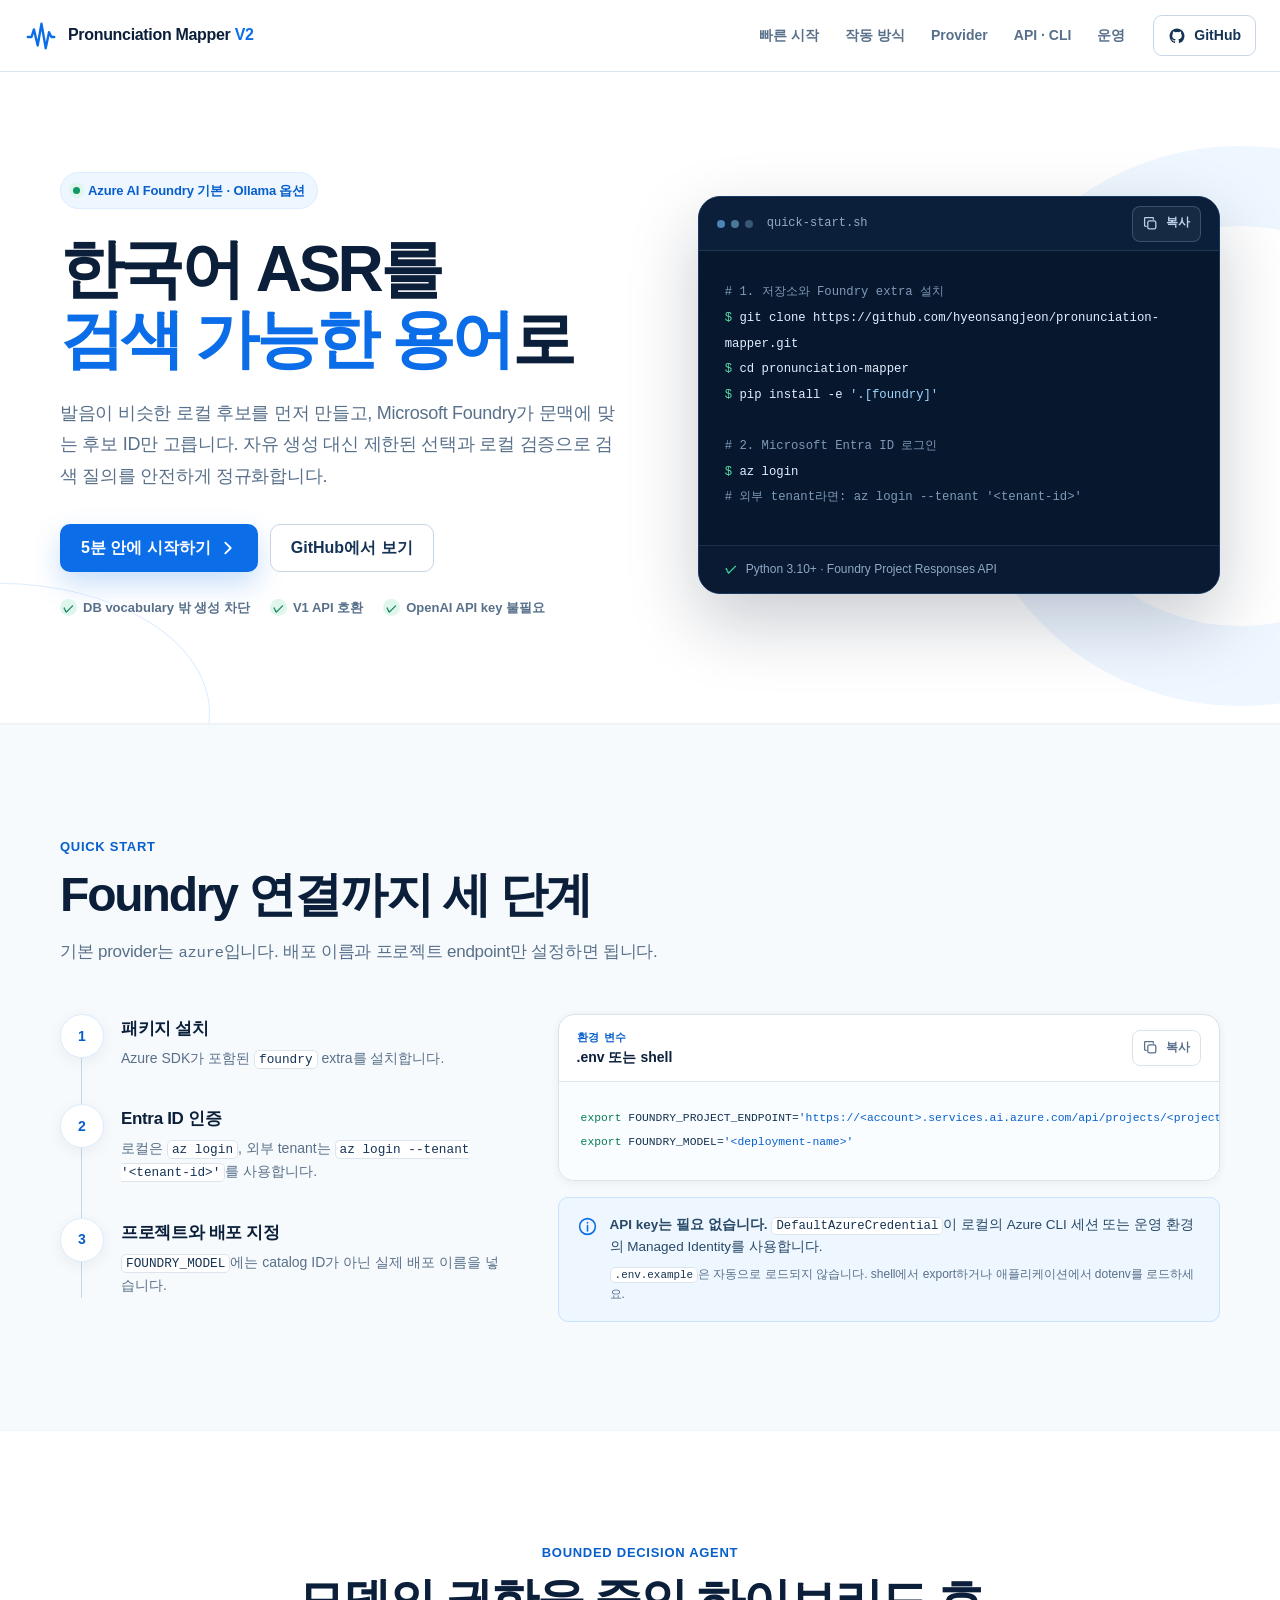
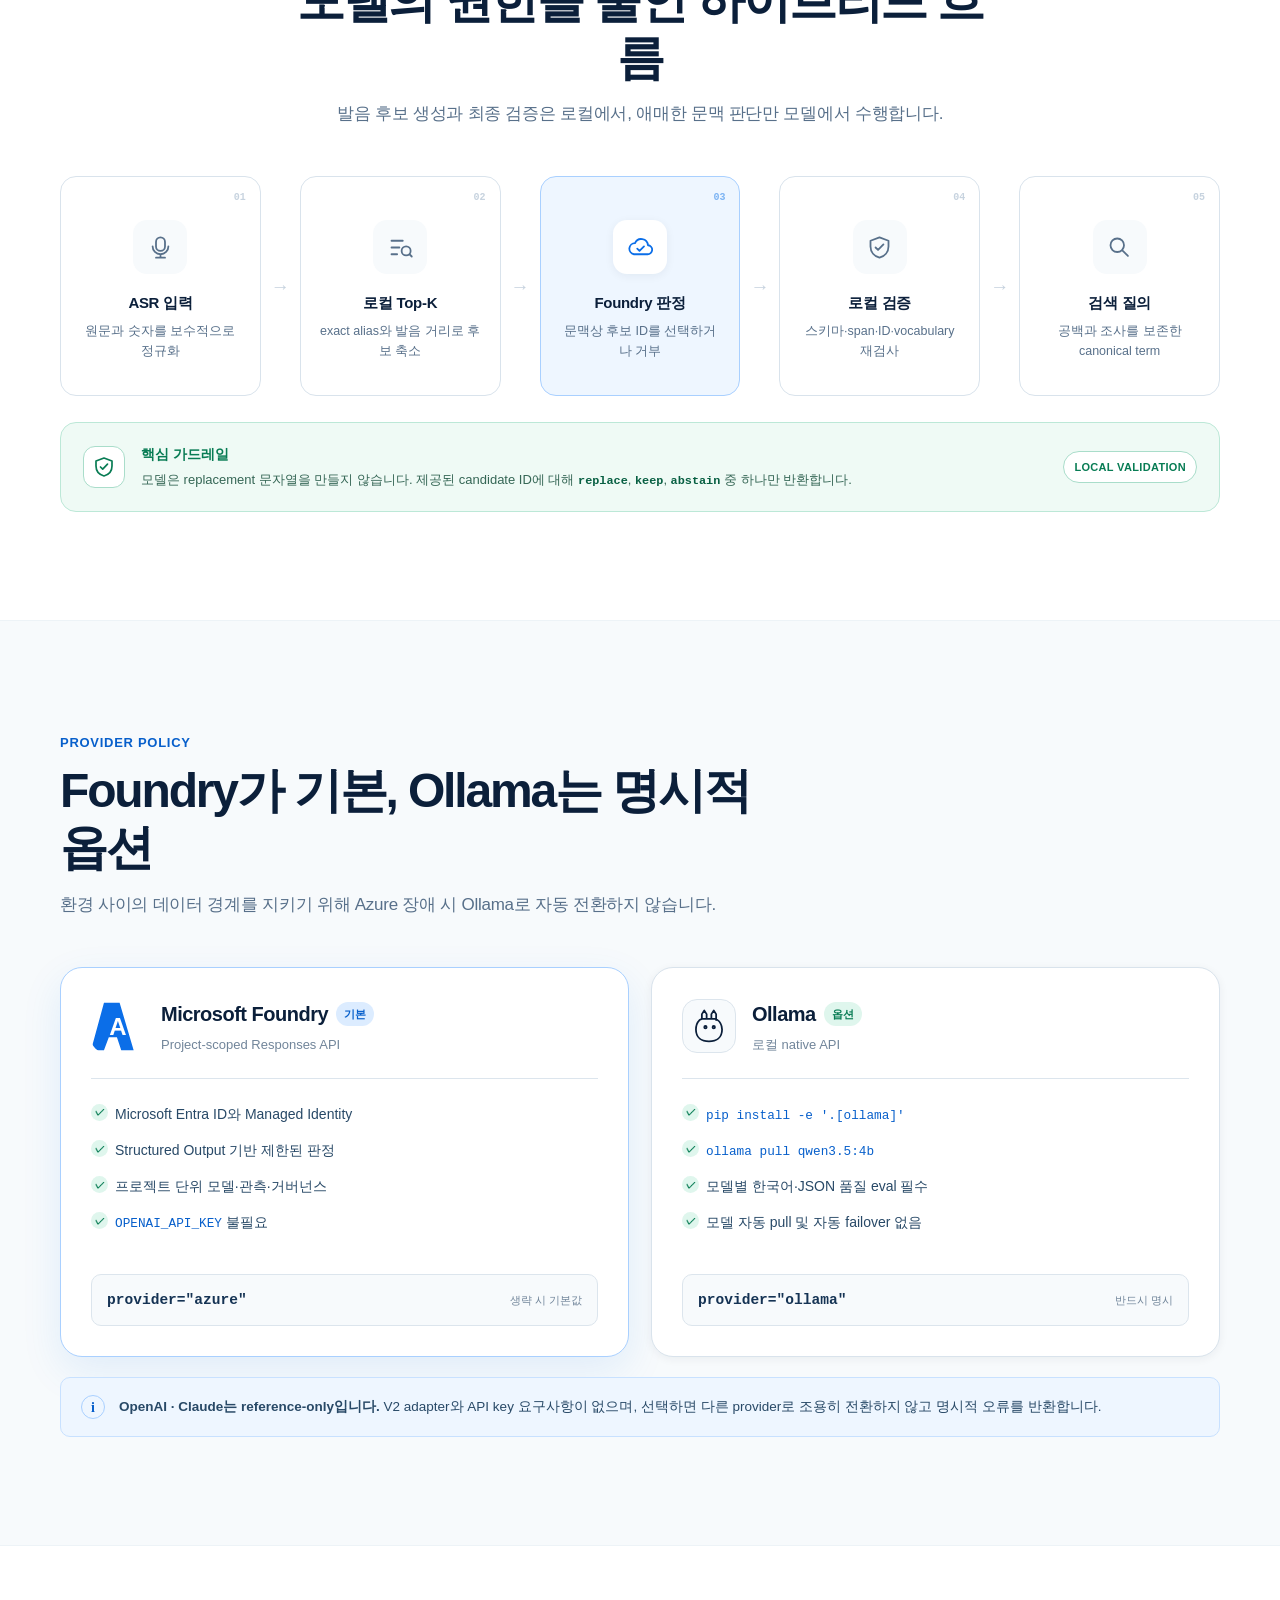
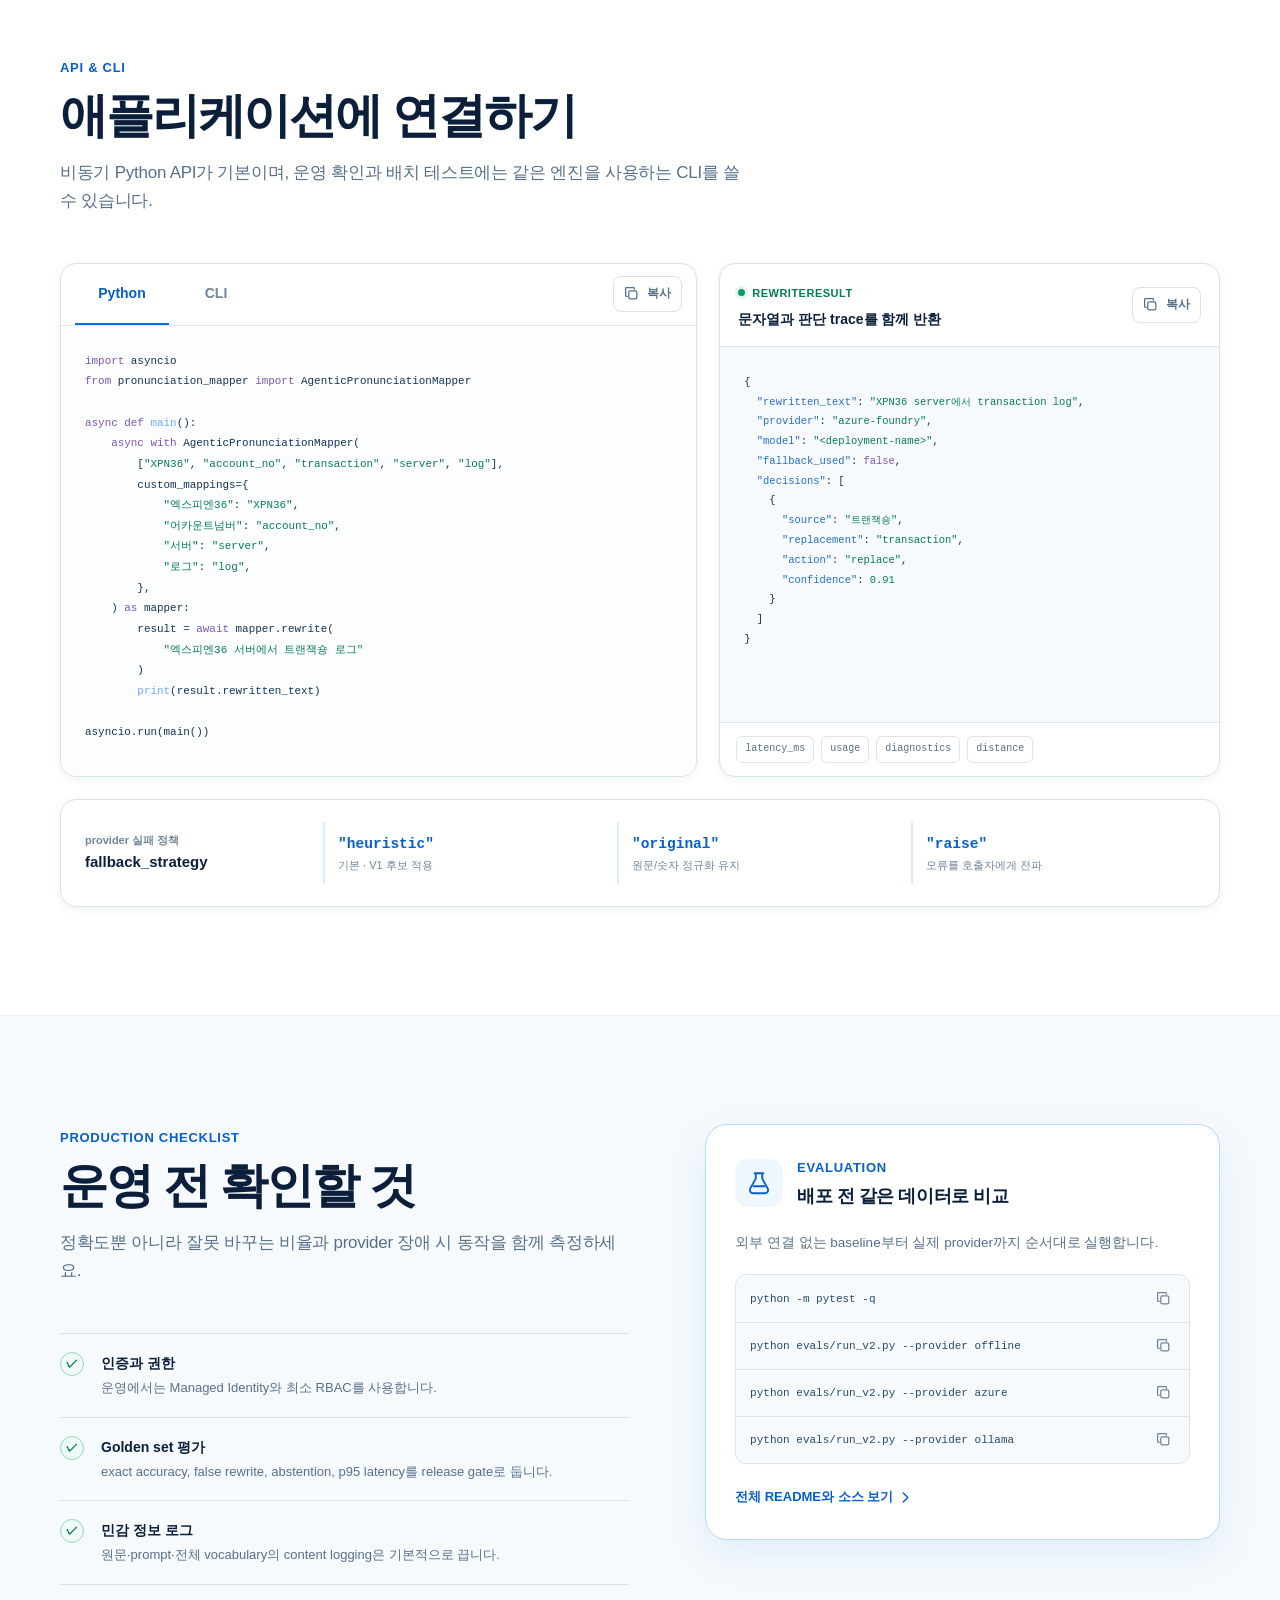
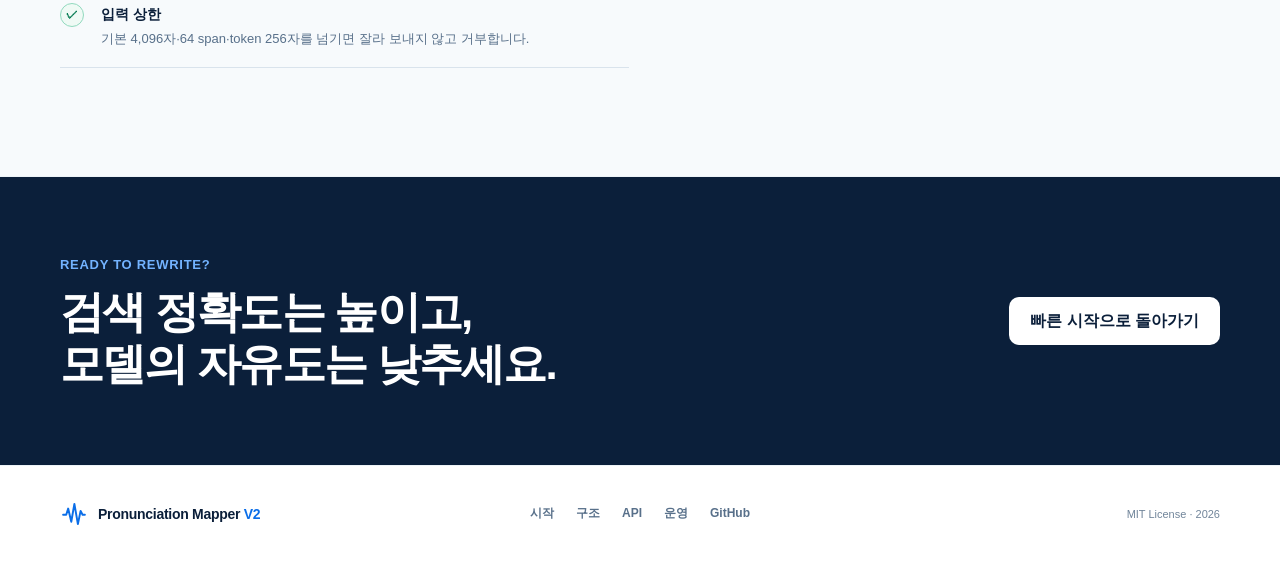
==== docs/index.html @ 93665c9c "feat: add Foundry-first pronunciation mapper V2" ====
<!doctype html>
<html lang="ko">
<head>
  <meta charset="utf-8">
  <meta name="viewport" content="width=device-width, initial-scale=1">
  <meta name="theme-color" content="#ffffff">
  <meta name="description" content="Microsoft Foundry를 기본으로 사용하는 Pronunciation Mapper V2의 한국어 빠른 시작 및 운영 가이드">
  <meta property="og:title" content="Pronunciation Mapper V2 사용 가이드">
  <meta property="og:description" content="한국어 ASR 결과를 검색 가능한 DB 용어로 안전하게 정규화하세요.">
  <meta property="og:type" content="website">
  <title>Pronunciation Mapper V2 — 사용 가이드</title>
  <link rel="stylesheet" href="./styles.css?v=2">
  <script>document.documentElement.classList.add('js');</script>
  <script src="./script.js?v=2" defer></script>
</head>
<body>
  <a class="skip-link" href="#main-content">본문으로 건너뛰기</a>

  <header class="site-header" data-header>
    <div class="header-inner">
      <a class="brand" href="#top" aria-label="Pronunciation Mapper V2 홈">
        <svg class="brand-mark" viewBox="0 0 36 36" aria-hidden="true">
          <path d="M4 19h4l2.5-8 4 17 4-23 4.5 26 3.5-17 2.5 5h3" />
        </svg>
        <span>Pronunciation Mapper <strong>V2</strong></span>
      </a>

      <button class="menu-toggle" type="button" aria-expanded="false" aria-controls="site-nav" aria-label="메뉴 열기">
        <span></span><span></span><span></span>
      </button>

      <nav class="site-nav" id="site-nav" aria-label="주요 메뉴">
        <a href="#quickstart">빠른 시작</a>
        <a href="#workflow">작동 방식</a>
        <a href="#providers">Provider</a>
        <a href="#usage">API · CLI</a>
        <a href="#operations">운영</a>
        <a class="nav-github-mobile" href="https://github.com/hyeonsangjeon/pronunciation-mapper" target="_blank" rel="noreferrer">GitHub</a>
      </nav>

      <a class="header-github" href="https://github.com/hyeonsangjeon/pronunciation-mapper" target="_blank" rel="noreferrer">
        <svg viewBox="0 0 24 24" aria-hidden="true">
          <path d="M12 2a10 10 0 0 0-3.16 19.49c.5.09.68-.22.68-.48v-1.88c-2.78.6-3.37-1.18-3.37-1.18-.45-1.16-1.11-1.47-1.11-1.47-.91-.62.07-.61.07-.61 1 .07 1.53 1.03 1.53 1.03.9 1.53 2.35 1.09 2.92.83.09-.65.35-1.09.64-1.34-2.22-.25-4.55-1.11-4.55-4.94 0-1.09.39-1.98 1.03-2.68-.1-.25-.45-1.27.1-2.64 0 0 .84-.27 2.75 1.02A9.56 9.56 0 0 1 12 6.82a9.5 9.5 0 0 1 2.5.34c1.91-1.29 2.75-1.02 2.75-1.02.55 1.37.2 2.39.1 2.64.64.7 1.03 1.59 1.03 2.68 0 3.84-2.34 4.68-4.57 4.93.36.31.68.92.68 1.85v2.77c0 .27.18.58.69.48A10 10 0 0 0 12 2Z"/>
        </svg>
        GitHub
      </a>
    </div>
  </header>

  <main id="main-content">
    <section class="hero section-anchor" id="top">
      <div class="container hero-grid">
        <div class="hero-copy reveal">
          <div class="eyebrow">
            <span class="status-dot"></span>
            Azure AI Foundry 기본 · Ollama 옵션
          </div>
          <h1>한국어 ASR를<br><span>검색 가능한 용어</span>로</h1>
          <p class="hero-description">
            발음이 비슷한 로컬 후보를 먼저 만들고, Microsoft Foundry가 문맥에 맞는 후보 ID만 고릅니다.
            자유 생성 대신 제한된 선택과 로컬 검증으로 검색 질의를 안전하게 정규화합니다.
          </p>
          <div class="hero-actions">
            <a class="button button-primary" href="#quickstart">
              5분 안에 시작하기
              <svg viewBox="0 0 20 20" aria-hidden="true"><path d="m7 4 6 6-6 6"/></svg>
            </a>
            <a class="button button-secondary" href="https://github.com/hyeonsangjeon/pronunciation-mapper" target="_blank" rel="noreferrer">
              GitHub에서 보기
            </a>
          </div>
          <ul class="hero-facts" aria-label="핵심 특징">
            <li><span>✓</span> DB vocabulary 밖 생성 차단</li>
            <li><span>✓</span> V1 API 호환</li>
            <li><span>✓</span> OpenAI API key 불필요</li>
          </ul>
        </div>

        <div class="terminal-card reveal" aria-label="빠른 설치 명령">
          <div class="terminal-bar">
            <div class="terminal-dots" aria-hidden="true"><span></span><span></span><span></span></div>
            <span>quick-start.sh</span>
            <button class="copy-button copy-button-dark" type="button" data-copy-target="hero-install-code" aria-label="설치 명령 복사">
              <svg viewBox="0 0 20 20" aria-hidden="true"><rect x="6" y="6" width="10" height="10" rx="2"/><path d="M4 13H3a1 1 0 0 1-1-1V3a1 1 0 0 1 1-1h9a1 1 0 0 1 1 1v1"/></svg>
              <span>복사</span>
            </button>
          </div>
          <pre id="hero-install-code"><code><span class="code-comment"># 1. 저장소와 Foundry extra 설치</span>
<span class="code-prompt">$</span> git clone https://github.com/hyeonsangjeon/pronunciation-mapper.git
<span class="code-prompt">$</span> cd pronunciation-mapper
<span class="code-prompt">$</span> pip install -e <span class="code-string">'.[foundry]'</span>

<span class="code-comment"># 2. Microsoft Entra ID 로그인</span>
<span class="code-prompt">$</span> az login
<span class="code-comment"># 외부 tenant라면: az login --tenant '&lt;tenant-id&gt;'</span></code></pre>
          <div class="terminal-output">
            <span class="terminal-check">✓</span>
            <span>Python 3.10+ · Foundry Project Responses API</span>
          </div>
        </div>
      </div>
    </section>

    <section class="section section-soft section-anchor" id="quickstart">
      <div class="container">
        <div class="section-heading reveal">
          <span class="section-kicker">Quick start</span>
          <h2>Foundry 연결까지 세 단계</h2>
          <p>기본 provider는 <code>azure</code>입니다. 배포 이름과 프로젝트 endpoint만 설정하면 됩니다.</p>
        </div>

        <div class="quickstart-layout">
          <ol class="step-list reveal">
            <li>
              <span class="step-number">1</span>
              <div>
                <h3>패키지 설치</h3>
                <p>Azure SDK가 포함된 <code>foundry</code> extra를 설치합니다.</p>
              </div>
            </li>
            <li>
              <span class="step-number">2</span>
              <div>
                <h3>Entra ID 인증</h3>
                <p>로컬은 <code>az login</code>, 외부 tenant는 <code>az login --tenant '&lt;tenant-id&gt;'</code>를 사용합니다.</p>
              </div>
            </li>
            <li>
              <span class="step-number">3</span>
              <div>
                <h3>프로젝트와 배포 지정</h3>
                <p><code>FOUNDRY_MODEL</code>에는 catalog ID가 아닌 실제 배포 이름을 넣습니다.</p>
              </div>
            </li>
          </ol>

          <div class="setup-stack reveal">
            <article class="code-card">
              <div class="code-card-header">
                <div>
                  <span class="code-card-label">환경 변수</span>
                  <strong>.env 또는 shell</strong>
                </div>
                <button class="copy-button" type="button" data-copy-target="env-code" aria-label="환경 변수 복사">
                  <svg viewBox="0 0 20 20" aria-hidden="true"><rect x="6" y="6" width="10" height="10" rx="2"/><path d="M4 13H3a1 1 0 0 1-1-1V3a1 1 0 0 1 1-1h9a1 1 0 0 1 1 1v1"/></svg>
                  <span>복사</span>
                </button>
              </div>
              <pre id="env-code"><code><span class="code-keyword">export</span> FOUNDRY_PROJECT_ENDPOINT=<span class="code-string">'https://&lt;account&gt;.services.ai.azure.com/api/projects/&lt;project&gt;'</span>
<span class="code-keyword">export</span> FOUNDRY_MODEL=<span class="code-string">'&lt;deployment-name&gt;'</span></code></pre>
            </article>
            <div class="info-callout">
              <svg viewBox="0 0 24 24" aria-hidden="true"><circle cx="12" cy="12" r="9"/><path d="M12 11v6M12 7.5v.5"/></svg>
              <div>
                <p><strong>API key는 필요 없습니다.</strong> <code>DefaultAzureCredential</code>이 로컬의 Azure CLI 세션 또는 운영 환경의 Managed Identity를 사용합니다.</p>
                <p class="info-callout-secondary"><code>.env.example</code>은 자동으로 로드되지 않습니다. shell에서 export하거나 애플리케이션에서 dotenv를 로드하세요.</p>
              </div>
            </div>
          </div>
        </div>
      </div>
    </section>

    <section class="section section-anchor" id="workflow">
      <div class="container">
        <div class="section-heading section-heading-centered reveal">
          <span class="section-kicker">Bounded decision agent</span>
          <h2>모델의 권한을 줄인 하이브리드 흐름</h2>
          <p>발음 후보 생성과 최종 검증은 로컬에서, 애매한 문맥 판단만 모델에서 수행합니다.</p>
        </div>

        <div class="workflow reveal" aria-label="처리 흐름">
          <article class="workflow-step">
            <span class="workflow-index">01</span>
            <span class="workflow-icon">
              <svg viewBox="0 0 24 24" aria-hidden="true"><rect x="8" y="3" width="8" height="12" rx="4"/><path d="M5 11a7 7 0 0 0 14 0M12 18v3M8 21h8"/></svg>
            </span>
            <h3>ASR 입력</h3>
            <p>원문과 숫자를 보수적으로 정규화</p>
          </article>
          <span class="workflow-arrow" aria-hidden="true">→</span>
          <article class="workflow-step">
            <span class="workflow-index">02</span>
            <span class="workflow-icon">
              <svg viewBox="0 0 24 24" aria-hidden="true"><path d="M4 6h10M4 12h7M4 18h5"/><circle cx="17" cy="15" r="4"/><path d="m20 18 2 2"/></svg>
            </span>
            <h3>로컬 Top-K</h3>
            <p>exact alias와 발음 거리로 후보 축소</p>
          </article>
          <span class="workflow-arrow" aria-hidden="true">→</span>
          <article class="workflow-step workflow-step-accent">
            <span class="workflow-index">03</span>
            <span class="workflow-icon">
              <svg viewBox="0 0 24 24" aria-hidden="true"><path d="M7 18a5 5 0 0 1 1-9.9A6 6 0 0 1 19.5 10 4 4 0 0 1 19 18H7Z"/><path d="m10 13 2 2 4-4"/></svg>
            </span>
            <h3>Foundry 판정</h3>
            <p>문맥상 후보 ID를 선택하거나 거부</p>
          </article>
          <span class="workflow-arrow" aria-hidden="true">→</span>
          <article class="workflow-step">
            <span class="workflow-index">04</span>
            <span class="workflow-icon">
              <svg viewBox="0 0 24 24" aria-hidden="true"><path d="M12 3 4 6v5c0 5 3.4 8.7 8 10 4.6-1.3 8-5 8-10V6l-8-3Z"/><path d="m8.5 12 2.2 2.2 4.8-5"/></svg>
            </span>
            <h3>로컬 검증</h3>
            <p>스키마·span·ID·vocabulary 재검사</p>
          </article>
          <span class="workflow-arrow" aria-hidden="true">→</span>
          <article class="workflow-step">
            <span class="workflow-index">05</span>
            <span class="workflow-icon">
              <svg viewBox="0 0 24 24" aria-hidden="true"><circle cx="10" cy="10" r="6"/><path d="m14.5 14.5 5 5"/></svg>
            </span>
            <h3>검색 질의</h3>
            <p>공백과 조사를 보존한 canonical term</p>
          </article>
        </div>

        <div class="guardrail reveal">
          <div class="guardrail-icon">
            <svg viewBox="0 0 24 24" aria-hidden="true"><path d="M12 3 4 6v5c0 5 3.4 8.7 8 10 4.6-1.3 8-5 8-10V6l-8-3Z"/><path d="m8.5 12 2.2 2.2 4.8-5"/></svg>
          </div>
          <div>
            <strong>핵심 가드레일</strong>
            <p>모델은 replacement 문자열을 만들지 않습니다. 제공된 candidate ID에 대해 <code>replace</code>, <code>keep</code>, <code>abstain</code> 중 하나만 반환합니다.</p>
          </div>
          <span class="guardrail-badge">Local validation</span>
        </div>
      </div>
    </section>

    <section class="section section-soft section-anchor" id="providers">
      <div class="container">
        <div class="section-heading reveal">
          <span class="section-kicker">Provider policy</span>
          <h2>Foundry가 기본, Ollama는 명시적 옵션</h2>
          <p>환경 사이의 데이터 경계를 지키기 위해 Azure 장애 시 Ollama로 자동 전환하지 않습니다.</p>
        </div>

        <div class="provider-grid">
          <article class="provider-card provider-primary reveal">
            <div class="provider-top">
              <div class="provider-logo azure-logo" aria-hidden="true">A</div>
              <div>
                <div class="provider-title-row">
                  <h3>Microsoft Foundry</h3>
                  <span class="badge badge-blue">기본</span>
                </div>
                <p>Project-scoped Responses API</p>
              </div>
            </div>
            <ul class="check-list">
              <li>Microsoft Entra ID와 Managed Identity</li>
              <li>Structured Output 기반 제한된 판정</li>
              <li>프로젝트 단위 모델·관측·거버넌스</li>
              <li><code>OPENAI_API_KEY</code> 불필요</li>
            </ul>
            <div class="provider-command">
              <code>provider="azure"</code>
              <span>생략 시 기본값</span>
            </div>
          </article>

          <article class="provider-card reveal">
            <div class="provider-top">
              <div class="provider-logo ollama-logo" aria-hidden="true">
                <svg viewBox="0 0 32 32"><path d="M10 10V6l2-3 2 3v3M18 10V6l2-3 2 3v5M8 11c-2 2-3 5-3 8 0 7 5 10 11 10s11-3 11-10c0-4-2-7-5-9H10Z"/><circle cx="13" cy="17" r="1"/><circle cx="20" cy="17" r="1"/></svg>
              </div>
              <div>
                <div class="provider-title-row">
                  <h3>Ollama</h3>
                  <span class="badge badge-mint">옵션</span>
                </div>
                <p>로컬 native API</p>
              </div>
            </div>
            <ul class="check-list">
              <li><code>pip install -e '.[ollama]'</code></li>
              <li><code>ollama pull qwen3.5:4b</code></li>
              <li>모델별 한국어·JSON 품질 eval 필수</li>
              <li>모델 자동 pull 및 자동 failover 없음</li>
            </ul>
            <div class="provider-command">
              <code>provider="ollama"</code>
              <span>반드시 명시</span>
            </div>
          </article>
        </div>

        <div class="reference-note reveal">
          <span class="reference-icon">i</span>
          <p><strong>OpenAI · Claude는 reference-only입니다.</strong> V2 adapter와 API key 요구사항이 없으며, 선택하면 다른 provider로 조용히 전환하지 않고 명시적 오류를 반환합니다.</p>
        </div>
      </div>
    </section>

    <section class="section section-anchor" id="usage">
      <div class="container">
        <div class="section-heading reveal">
          <span class="section-kicker">API & CLI</span>
          <h2>애플리케이션에 연결하기</h2>
          <p>비동기 Python API가 기본이며, 운영 확인과 배치 테스트에는 같은 엔진을 사용하는 CLI를 쓸 수 있습니다.</p>
        </div>

        <div class="usage-grid">
          <div class="code-workbench reveal">
            <div class="tab-list" role="tablist" aria-label="사용 예시">
              <button id="tab-python" role="tab" aria-selected="true" aria-controls="panel-python" tabindex="0">Python</button>
              <button id="tab-cli" role="tab" aria-selected="false" aria-controls="panel-cli" tabindex="-1">CLI</button>
              <button class="copy-button tab-copy" type="button" data-copy-active-panel aria-label="현재 코드 복사">
                <svg viewBox="0 0 20 20" aria-hidden="true"><rect x="6" y="6" width="10" height="10" rx="2"/><path d="M4 13H3a1 1 0 0 1-1-1V3a1 1 0 0 1 1-1h9a1 1 0 0 1 1 1v1"/></svg>
                <span>복사</span>
              </button>
            </div>

            <div id="panel-python" class="tab-panel" role="tabpanel" aria-labelledby="tab-python">
              <pre><code><span class="code-keyword">import</span> asyncio
<span class="code-keyword">from</span> pronunciation_mapper <span class="code-keyword">import</span> AgenticPronunciationMapper

<span class="code-keyword">async def</span> <span class="code-function">main</span>():
    <span class="code-keyword">async with</span> AgenticPronunciationMapper(
        [<span class="code-string">"XPN36"</span>, <span class="code-string">"account_no"</span>, <span class="code-string">"transaction"</span>, <span class="code-string">"server"</span>, <span class="code-string">"log"</span>],
        custom_mappings={
            <span class="code-string">"엑스피엔36"</span>: <span class="code-string">"XPN36"</span>,
            <span class="code-string">"어카운트넘버"</span>: <span class="code-string">"account_no"</span>,
            <span class="code-string">"서버"</span>: <span class="code-string">"server"</span>,
            <span class="code-string">"로그"</span>: <span class="code-string">"log"</span>,
        },
    ) <span class="code-keyword">as</span> mapper:
        result = <span class="code-keyword">await</span> mapper.rewrite(
            <span class="code-string">"엑스피엔36 서버에서 트랜잭숑 로그"</span>
        )
        <span class="code-function">print</span>(result.rewritten_text)

asyncio.run(main())</code></pre>
            </div>

            <div id="panel-cli" class="tab-panel" role="tabpanel" aria-labelledby="tab-cli" hidden>
              <pre><code>pronunciation-mapper rewrite \
  <span class="code-string">'엑스피엔36 서버에서 트랜잭숑 로그'</span> \
  --db-terms examples/db_terms.json \
  --provider azure \
  --json

<span class="code-comment"># Ollama는 provider와 model을 명시합니다.</span>
pronunciation-mapper rewrite <span class="code-string">'트랜잭숑 로그'</span> \
  --provider ollama \
  --model qwen3.5:4b</code></pre>
            </div>
          </div>

          <article class="result-card reveal">
            <div class="result-card-header">
              <div>
                <span class="result-status"><i></i> RewriteResult</span>
                <h3>문자열과 판단 trace를 함께 반환</h3>
              </div>
              <button class="copy-button" type="button" data-copy-target="result-code" aria-label="결과 JSON 복사">
                <svg viewBox="0 0 20 20" aria-hidden="true"><rect x="6" y="6" width="10" height="10" rx="2"/><path d="M4 13H3a1 1 0 0 1-1-1V3a1 1 0 0 1 1-1h9a1 1 0 0 1 1 1v1"/></svg>
                <span>복사</span>
              </button>
            </div>
            <pre id="result-code"><code>{
  <span class="code-json-key">"rewritten_text"</span>: <span class="code-string">"XPN36 server에서 transaction log"</span>,
  <span class="code-json-key">"provider"</span>: <span class="code-string">"azure-foundry"</span>,
  <span class="code-json-key">"model"</span>: <span class="code-string">"&lt;deployment-name&gt;"</span>,
  <span class="code-json-key">"fallback_used"</span>: <span class="code-keyword">false</span>,
  <span class="code-json-key">"decisions"</span>: [
    {
      <span class="code-json-key">"source"</span>: <span class="code-string">"트랜잭숑"</span>,
      <span class="code-json-key">"replacement"</span>: <span class="code-string">"transaction"</span>,
      <span class="code-json-key">"action"</span>: <span class="code-string">"replace"</span>,
      <span class="code-json-key">"confidence"</span>: <span class="code-number">0.91</span>
    }
  ]
}</code></pre>
            <div class="result-fields" aria-label="주요 결과 필드">
              <span>latency_ms</span>
              <span>usage</span>
              <span>diagnostics</span>
              <span>distance</span>
            </div>
          </article>
        </div>

        <div class="fallback-strip reveal">
          <div>
            <span class="fallback-label">provider 실패 정책</span>
            <strong>fallback_strategy</strong>
          </div>
          <div class="fallback-options">
            <span><code>"heuristic"</code><small>기본 · V1 후보 적용</small></span>
            <span><code>"original"</code><small>원문/숫자 정규화 유지</small></span>
            <span><code>"raise"</code><small>오류를 호출자에게 전파</small></span>
          </div>
        </div>
      </div>
    </section>

    <section class="section section-soft section-anchor" id="operations">
      <div class="container operations-grid">
        <div>
          <div class="section-heading reveal">
            <span class="section-kicker">Production checklist</span>
            <h2>운영 전 확인할 것</h2>
            <p>정확도뿐 아니라 잘못 바꾸는 비율과 provider 장애 시 동작을 함께 측정하세요.</p>
          </div>
          <ul class="operations-list reveal">
            <li>
              <span class="operation-check">✓</span>
              <div><strong>인증과 권한</strong><p>운영에서는 Managed Identity와 최소 RBAC를 사용합니다.</p></div>
            </li>
            <li>
              <span class="operation-check">✓</span>
              <div><strong>Golden set 평가</strong><p>exact accuracy, false rewrite, abstention, p95 latency를 release gate로 둡니다.</p></div>
            </li>
            <li>
              <span class="operation-check">✓</span>
              <div><strong>민감 정보 로그</strong><p>원문·prompt·전체 vocabulary의 content logging은 기본적으로 끕니다.</p></div>
            </li>
            <li>
              <span class="operation-check">✓</span>
              <div><strong>입력 상한</strong><p>기본 4,096자·64 span·token 256자를 넘기면 잘라 보내지 않고 거부합니다.</p></div>
            </li>
          </ul>
        </div>

        <aside class="eval-card reveal" aria-labelledby="eval-title">
          <div class="eval-card-top">
            <span class="eval-icon">
              <svg viewBox="0 0 24 24" aria-hidden="true"><path d="M8 3h8M9 3v5l-5 9a3 3 0 0 0 2.6 4.5h10.8A3 3 0 0 0 20 17l-5-9V3"/><path d="M7 15h10"/></svg>
            </span>
            <div>
              <span class="section-kicker">Evaluation</span>
              <h3 id="eval-title">배포 전 같은 데이터로 비교</h3>
            </div>
          </div>
          <p>외부 연결 없는 baseline부터 실제 provider까지 순서대로 실행합니다.</p>
          <div class="eval-commands">
            <div>
              <code id="test-command">python -m pytest -q</code>
              <button class="copy-icon-button" type="button" data-copy-target="test-command" aria-label="테스트 명령 복사">
                <svg viewBox="0 0 20 20" aria-hidden="true"><rect x="6" y="6" width="10" height="10" rx="2"/><path d="M4 13H3a1 1 0 0 1-1-1V3a1 1 0 0 1 1-1h9a1 1 0 0 1 1 1v1"/></svg>
              </button>
            </div>
            <div>
              <code id="offline-command">python evals/run_v2.py --provider offline</code>
              <button class="copy-icon-button" type="button" data-copy-target="offline-command" aria-label="오프라인 평가 명령 복사">
                <svg viewBox="0 0 20 20" aria-hidden="true"><rect x="6" y="6" width="10" height="10" rx="2"/><path d="M4 13H3a1 1 0 0 1-1-1V3a1 1 0 0 1 1-1h9a1 1 0 0 1 1 1v1"/></svg>
              </button>
            </div>
            <div>
              <code id="azure-command">python evals/run_v2.py --provider azure</code>
              <button class="copy-icon-button" type="button" data-copy-target="azure-command" aria-label="Foundry 평가 명령 복사">
                <svg viewBox="0 0 20 20" aria-hidden="true"><rect x="6" y="6" width="10" height="10" rx="2"/><path d="M4 13H3a1 1 0 0 1-1-1V3a1 1 0 0 1 1-1h9a1 1 0 0 1 1 1v1"/></svg>
              </button>
            </div>
            <div>
              <code id="ollama-command">python evals/run_v2.py --provider ollama</code>
              <button class="copy-icon-button" type="button" data-copy-target="ollama-command" aria-label="Ollama 평가 명령 복사">
                <svg viewBox="0 0 20 20" aria-hidden="true"><rect x="6" y="6" width="10" height="10" rx="2"/><path d="M4 13H3a1 1 0 0 1-1-1V3a1 1 0 0 1 1-1h9a1 1 0 0 1 1 1v1"/></svg>
              </button>
            </div>
          </div>
          <a class="text-link" href="https://github.com/hyeonsangjeon/pronunciation-mapper" target="_blank" rel="noreferrer">
            전체 README와 소스 보기
            <svg viewBox="0 0 20 20" aria-hidden="true"><path d="m7 4 6 6-6 6"/></svg>
          </a>
        </aside>
      </div>
    </section>

    <section class="closing">
      <div class="container closing-inner reveal">
        <div>
          <span class="section-kicker">Ready to rewrite?</span>
          <h2>검색 정확도는 높이고,<br>모델의 자유도는 낮추세요.</h2>
        </div>
        <a class="button button-light" href="#quickstart">빠른 시작으로 돌아가기</a>
      </div>
    </section>
  </main>

  <footer class="site-footer">
    <div class="container footer-inner">
      <a class="brand footer-brand" href="#top">
        <svg class="brand-mark" viewBox="0 0 36 36" aria-hidden="true">
          <path d="M4 19h4l2.5-8 4 17 4-23 4.5 26 3.5-17 2.5 5h3" />
        </svg>
        <span>Pronunciation Mapper <strong>V2</strong></span>
      </a>
      <nav aria-label="하단 메뉴">
        <a href="#quickstart">시작</a>
        <a href="#workflow">구조</a>
        <a href="#usage">API</a>
        <a href="#operations">운영</a>
        <a href="https://github.com/hyeonsangjeon/pronunciation-mapper" target="_blank" rel="noreferrer">GitHub</a>
      </nav>
      <p>MIT License · <span data-current-year>2026</span></p>
    </div>
  </footer>

  <div class="sr-only" id="copy-status" aria-live="polite"></div>
</body>
</html>
---- docs/styles.css ----
:root {
  --navy-950: #07172e;
  --navy-900: #0b1f3a;
  --navy-800: #153354;
  --navy-700: #284967;
  --slate-600: #58708a;
  --slate-500: #71859a;
  --slate-300: #c7d3df;
  --slate-200: #dce5ed;
  --slate-100: #edf3f7;
  --slate-50: #f7fafc;
  --azure-700: #075fcb;
  --azure-600: #0b6ee8;
  --azure-500: #1473e6;
  --azure-100: #dcecff;
  --azure-50: #eef6ff;
  --mint-700: #087c54;
  --mint-600: #0f9868;
  --mint-100: #dff6ed;
  --mint-50: #effaf5;
  --white: #ffffff;
  --border: #d9e3ec;
  --border-strong: #c7d6e4;
  --shadow-sm: 0 2px 10px rgba(11, 31, 58, 0.06);
  --shadow-md: 0 16px 48px rgba(11, 31, 58, 0.11);
  --shadow-blue: 0 12px 28px rgba(20, 115, 230, 0.24);
  --radius-sm: 10px;
  --radius-md: 16px;
  --radius-lg: 22px;
  --container: 1160px;
  --header-height: 72px;
  color-scheme: light;
}

*,
*::before,
*::after {
  box-sizing: border-box;
}

html {
  scroll-behavior: smooth;
  scroll-padding-top: calc(var(--header-height) + 28px);
}

body {
  margin: 0;
  min-width: 320px;
  background: var(--white);
  color: var(--navy-900);
  font-family: Pretendard, "Pretendard Variable", -apple-system, BlinkMacSystemFont, "Segoe UI", "Apple SD Gothic Neo", "Noto Sans KR", sans-serif;
  font-size: 16px;
  line-height: 1.65;
  text-rendering: optimizeLegibility;
  -webkit-font-smoothing: antialiased;
}

body.menu-open {
  overflow: hidden;
}

a {
  color: inherit;
  text-decoration: none;
}

button,
input {
  font: inherit;
}

button,
a {
  -webkit-tap-highlight-color: transparent;
}

button {
  color: inherit;
}

svg {
  display: block;
}

code,
pre {
  font-family: "SFMono-Regular", "Cascadia Code", "Roboto Mono", Consolas, monospace;
}

code {
  font-size: 0.91em;
}

p,
h1,
h2,
h3,
ul,
ol,
pre {
  margin-top: 0;
}

.container {
  width: min(calc(100% - 48px), var(--container));
  margin-inline: auto;
}

.skip-link {
  position: fixed;
  z-index: 999;
  top: 12px;
  left: 12px;
  padding: 10px 16px;
  border-radius: 8px;
  background: var(--navy-900);
  color: var(--white);
  transform: translateY(-150%);
  transition: transform 160ms ease;
}

.skip-link:focus {
  transform: translateY(0);
}

:focus-visible {
  outline: 3px solid rgba(20, 115, 230, 0.4);
  outline-offset: 3px;
}

.sr-only {
  position: absolute;
  width: 1px;
  height: 1px;
  padding: 0;
  margin: -1px;
  overflow: hidden;
  clip: rect(0, 0, 0, 0);
  white-space: nowrap;
  border: 0;
}

.site-header {
  position: sticky;
  z-index: 100;
  top: 0;
  height: var(--header-height);
  border-bottom: 1px solid rgba(217, 227, 236, 0.9);
  background: rgba(255, 255, 255, 0.96);
  transition: box-shadow 180ms ease, border-color 180ms ease;
}

.site-header.is-scrolled {
  border-color: transparent;
  box-shadow: var(--shadow-sm);
}

.header-inner {
  display: flex;
  align-items: center;
  width: min(calc(100% - 48px), 1240px);
  height: 100%;
  margin-inline: auto;
  gap: 28px;
}

.brand {
  display: inline-flex;
  flex: 0 0 auto;
  align-items: center;
  gap: 10px;
  color: var(--navy-900);
  font-size: 16px;
  font-weight: 730;
  letter-spacing: -0.02em;
}

.brand strong {
  color: var(--azure-600);
  font-weight: 800;
}

.brand-mark {
  width: 34px;
  height: 34px;
  overflow: visible;
  fill: none;
  stroke: var(--azure-600);
  stroke-linecap: round;
  stroke-linejoin: round;
  stroke-width: 2.5;
}

.site-nav {
  display: flex;
  align-items: center;
  justify-content: center;
  margin-left: auto;
  gap: 26px;
}

.site-nav a {
  position: relative;
  padding-block: 23px 22px;
  color: var(--slate-600);
  font-size: 14px;
  font-weight: 650;
  white-space: nowrap;
  transition: color 150ms ease;
}

.site-nav a::after {
  position: absolute;
  right: 0;
  bottom: -1px;
  left: 0;
  height: 2px;
  background: var(--azure-600);
  content: "";
  opacity: 0;
  transform: scaleX(0.3);
  transition: opacity 150ms ease, transform 150ms ease;
}

.site-nav a:hover,
.site-nav a.is-active {
  color: var(--azure-700);
}

.site-nav a.is-active::after {
  opacity: 1;
  transform: scaleX(1);
}

.header-github {
  display: inline-flex;
  align-items: center;
  gap: 8px;
  min-height: 38px;
  padding: 8px 14px;
  border: 1px solid var(--border-strong);
  border-radius: 9px;
  color: var(--navy-800);
  font-size: 14px;
  font-weight: 700;
  transition: background 150ms ease, border-color 150ms ease, transform 150ms ease;
}

.header-github:hover {
  border-color: var(--navy-800);
  background: var(--slate-50);
  transform: translateY(-1px);
}

.header-github svg {
  width: 18px;
  fill: currentColor;
}

.nav-github-mobile,
.menu-toggle {
  display: none;
}

.hero {
  position: relative;
  overflow: hidden;
  padding: 100px 0 104px;
  border-bottom: 1px solid var(--slate-100);
}

.hero::before,
.hero::after {
  position: absolute;
  z-index: -1;
  content: "";
  pointer-events: none;
}

.hero::before {
  top: 74px;
  right: -240px;
  width: 560px;
  height: 560px;
  border: 80px solid var(--azure-50);
  border-radius: 50%;
}

.hero::after {
  bottom: -120px;
  left: -210px;
  width: 420px;
  height: 260px;
  border: 1px solid var(--azure-100);
  border-radius: 50%;
}

.hero-grid {
  display: grid;
  grid-template-columns: minmax(0, 1.04fr) minmax(430px, 0.96fr);
  align-items: center;
  gap: 72px;
}

.eyebrow,
.section-kicker {
  color: var(--azure-700);
  font-size: 13px;
  font-weight: 800;
  letter-spacing: 0.055em;
  text-transform: uppercase;
}

.eyebrow {
  display: inline-flex;
  align-items: center;
  gap: 8px;
  padding: 7px 12px;
  border: 1px solid var(--azure-100);
  border-radius: 999px;
  background: var(--azure-50);
  letter-spacing: -0.01em;
  text-transform: none;
}

.status-dot {
  width: 7px;
  height: 7px;
  border-radius: 50%;
  background: var(--mint-600);
  box-shadow: 0 0 0 4px var(--mint-100);
}

.hero h1 {
  max-width: 660px;
  margin: 26px 0 24px;
  font-size: clamp(46px, 5vw, 69px);
  font-weight: 820;
  line-height: 1.08;
  letter-spacing: -0.055em;
}

.hero h1 span {
  color: var(--azure-600);
}

.hero-description {
  max-width: 610px;
  margin-bottom: 32px;
  color: var(--slate-600);
  font-size: 18px;
  line-height: 1.75;
  letter-spacing: -0.015em;
}

.hero-actions {
  display: flex;
  align-items: center;
  gap: 12px;
}

.button {
  display: inline-flex;
  align-items: center;
  justify-content: center;
  gap: 8px;
  min-height: 48px;
  padding: 12px 20px;
  border: 1px solid transparent;
  border-radius: 10px;
  font-weight: 750;
  line-height: 1;
  transition: box-shadow 160ms ease, background 160ms ease, border-color 160ms ease, transform 160ms ease;
}

.button:hover {
  transform: translateY(-2px);
}

.button svg,
.text-link svg {
  width: 18px;
  height: 18px;
  fill: none;
  stroke: currentColor;
  stroke-linecap: round;
  stroke-linejoin: round;
  stroke-width: 2;
}

.button-primary {
  background: var(--azure-600);
  color: var(--white);
  box-shadow: var(--shadow-blue);
}

.button-primary:hover {
  background: var(--azure-700);
  box-shadow: 0 15px 34px rgba(20, 115, 230, 0.29);
}

.button-secondary {
  border-color: var(--border-strong);
  background: var(--white);
  color: var(--navy-800);
}

.button-secondary:hover {
  border-color: var(--navy-700);
  background: var(--slate-50);
}

.hero-facts {
  display: flex;
  flex-wrap: wrap;
  gap: 10px 20px;
  margin: 25px 0 0;
  padding: 0;
  color: var(--slate-600);
  font-size: 13px;
  font-weight: 600;
  list-style: none;
}

.hero-facts li {
  display: inline-flex;
  align-items: center;
  gap: 6px;
}

.hero-facts span {
  display: inline-grid;
  width: 17px;
  height: 17px;
  place-items: center;
  border-radius: 50%;
  background: var(--mint-100);
  color: var(--mint-700);
  font-size: 11px;
  font-weight: 900;
}

.terminal-card {
  overflow: hidden;
  border: 1px solid #173a62;
  border-radius: var(--radius-lg);
  background: var(--navy-950);
  color: #dbeaff;
  box-shadow: 0 28px 70px rgba(7, 23, 46, 0.22);
  transform: translateY(8px);
}

.terminal-bar {
  display: flex;
  align-items: center;
  min-height: 54px;
  padding: 0 18px;
  border-bottom: 1px solid rgba(199, 214, 228, 0.13);
  background: var(--navy-900);
  color: #91abc7;
  font-family: "SFMono-Regular", "Cascadia Code", monospace;
  font-size: 12px;
}

.terminal-dots {
  display: flex;
  gap: 6px;
  margin-right: 14px;
}

.terminal-dots span {
  width: 8px;
  height: 8px;
  border-radius: 50%;
  background: #395775;
}

.terminal-dots span:first-child {
  background: #4c84b8;
}

.terminal-dots span:nth-child(2) {
  background: #4b7a96;
}

.terminal-card pre {
  min-height: 294px;
  margin: 0;
  padding: 28px 26px;
  overflow-x: auto;
  color: #e4efff;
  font-size: 13.5px;
  line-height: 1.9;
  tab-size: 2;
  white-space: pre-wrap;
  overflow-wrap: anywhere;
}

.copy-button {
  display: inline-flex;
  align-items: center;
  gap: 7px;
  min-height: 34px;
  padding: 7px 10px;
  border: 1px solid var(--border);
  border-radius: 8px;
  background: var(--white);
  color: var(--slate-600);
  cursor: pointer;
  font-size: 12px;
  font-weight: 700;
  transition: color 140ms ease, border-color 140ms ease, background 140ms ease;
}

.copy-button:hover {
  border-color: var(--azure-500);
  color: var(--azure-700);
}

.copy-button svg,
.copy-icon-button svg {
  width: 16px;
  height: 16px;
  fill: none;
  stroke: currentColor;
  stroke-linecap: round;
  stroke-linejoin: round;
  stroke-width: 1.6;
}

.copy-button-dark {
  margin-left: auto;
  border-color: rgba(219, 234, 255, 0.2);
  background: rgba(255, 255, 255, 0.05);
  color: #bcd0e8;
}

.copy-button-dark:hover {
  border-color: rgba(219, 234, 255, 0.5);
  background: rgba(255, 255, 255, 0.1);
  color: var(--white);
}

.copy-button.is-copied,
.copy-icon-button.is-copied {
  border-color: #8dd3b8;
  background: var(--mint-50);
  color: var(--mint-700);
}

.terminal-output {
  display: flex;
  align-items: center;
  gap: 9px;
  min-height: 48px;
  padding: 0 26px;
  border-top: 1px solid rgba(199, 214, 228, 0.11);
  background: #091a32;
  color: #8fa8c4;
  font-size: 12px;
}

.terminal-check {
  color: #41d29b;
  font-weight: 900;
}

.code-comment {
  color: #7f9ab7;
}

.code-prompt,
.code-keyword {
  color: #55d9a5;
}

.code-string {
  color: #9ed7ff;
}

.code-function {
  color: #72a9ff;
}

.code-json-key {
  color: #246fc8;
}

.code-number {
  color: #087c54;
}

.section {
  padding: 108px 0;
}

.section-soft {
  border-top: 1px solid var(--slate-100);
  border-bottom: 1px solid var(--slate-100);
  background: var(--slate-50);
}

.section-heading {
  max-width: 690px;
  margin-bottom: 48px;
}

.section-heading-centered {
  margin-right: auto;
  margin-left: auto;
  text-align: center;
}

.section-heading h2 {
  margin: 8px 0 14px;
  font-size: clamp(34px, 4vw, 48px);
  font-weight: 810;
  line-height: 1.18;
  letter-spacing: -0.045em;
}

.section-heading p {
  margin: 0;
  color: var(--slate-600);
  font-size: 17px;
  letter-spacing: -0.015em;
}

.quickstart-layout {
  display: grid;
  grid-template-columns: 0.8fr 1.2fr;
  gap: 56px;
}

.step-list {
  position: relative;
  margin: 0;
  padding: 0;
  list-style: none;
}

.step-list::before {
  position: absolute;
  top: 24px;
  bottom: 24px;
  left: 21px;
  width: 1px;
  background: var(--border-strong);
  content: "";
}

.step-list li {
  position: relative;
  display: grid;
  grid-template-columns: 44px 1fr;
  align-items: start;
  gap: 17px;
}

.step-list li + li {
  margin-top: 34px;
}

.step-number {
  display: grid;
  z-index: 1;
  width: 44px;
  height: 44px;
  place-items: center;
  border: 1px solid var(--azure-100);
  border-radius: 50%;
  background: var(--white);
  color: var(--azure-700);
  font-size: 14px;
  font-weight: 850;
  box-shadow: 0 4px 15px rgba(11, 31, 58, 0.06);
}

.step-list h3 {
  margin: 1px 0 4px;
  font-size: 17px;
  letter-spacing: -0.02em;
}

.step-list p {
  margin: 0;
  color: var(--slate-600);
  font-size: 14px;
}

.step-list code,
.info-callout code {
  padding: 1px 4px;
  border: 1px solid var(--slate-200);
  border-radius: 5px;
  background: var(--white);
  color: var(--navy-800);
}

.setup-stack {
  display: grid;
  gap: 16px;
}

.code-card,
.code-workbench,
.result-card {
  overflow: hidden;
  border: 1px solid var(--border);
  border-radius: var(--radius-md);
  background: var(--white);
  box-shadow: var(--shadow-sm);
}

.code-card-header,
.result-card-header {
  display: flex;
  align-items: center;
  justify-content: space-between;
  gap: 20px;
  min-height: 67px;
  padding: 12px 18px;
  border-bottom: 1px solid var(--slate-200);
}

.code-card-header > div {
  display: flex;
  flex-direction: column;
}

.code-card-label {
  color: var(--azure-700);
  font-size: 11px;
  font-weight: 800;
  letter-spacing: 0.06em;
  text-transform: uppercase;
}

.code-card-header strong {
  font-size: 14px;
}

.code-card pre {
  margin: 0;
  padding: 25px 22px;
  overflow-x: auto;
  background: #fafdff;
  color: var(--navy-800);
  font-size: 12.5px;
  line-height: 1.9;
}

.code-card .code-string {
  color: var(--azure-700);
}

.code-card .code-keyword {
  color: var(--mint-700);
}

.info-callout {
  display: flex;
  align-items: flex-start;
  gap: 12px;
  padding: 16px 18px;
  border: 1px solid #c8e1ff;
  border-radius: var(--radius-sm);
  background: var(--azure-50);
}

.info-callout svg {
  flex: 0 0 auto;
  width: 21px;
  height: 21px;
  margin-top: 2px;
  fill: none;
  stroke: var(--azure-600);
  stroke-linecap: round;
  stroke-width: 1.8;
}

.info-callout p {
  margin: 0;
  color: var(--navy-700);
  font-size: 13.5px;
}

.info-callout-secondary {
  margin-top: 7px !important;
  color: var(--slate-600) !important;
  font-size: 12px !important;
}

.workflow {
  display: grid;
  grid-template-columns: 1fr auto 1fr auto 1fr auto 1fr auto 1fr;
  align-items: center;
  gap: 10px;
}

.workflow-step {
  position: relative;
  min-height: 220px;
  padding: 24px 18px 20px;
  border: 1px solid var(--border);
  border-radius: var(--radius-md);
  background: var(--white);
  text-align: center;
  transition: border-color 160ms ease, box-shadow 160ms ease, transform 160ms ease;
}

.workflow-step:hover {
  border-color: var(--azure-100);
  box-shadow: var(--shadow-sm);
  transform: translateY(-3px);
}

.workflow-step-accent {
  border-color: #a9d0ff;
  background: var(--azure-50);
}

.workflow-index {
  position: absolute;
  top: 13px;
  right: 14px;
  color: var(--slate-300);
  font-family: "SFMono-Regular", monospace;
  font-size: 10px;
  font-weight: 700;
}

.workflow-step-accent .workflow-index {
  color: #7db4f3;
}

.workflow-icon {
  display: inline-grid;
  width: 54px;
  height: 54px;
  margin: 19px auto 17px;
  place-items: center;
  border-radius: 14px;
  background: var(--slate-50);
  color: var(--slate-600);
}

.workflow-step-accent .workflow-icon {
  background: var(--white);
  color: var(--azure-600);
  box-shadow: var(--shadow-sm);
}

.workflow-icon svg {
  width: 27px;
  height: 27px;
  fill: none;
  stroke: currentColor;
  stroke-linecap: round;
  stroke-linejoin: round;
  stroke-width: 1.6;
}

.workflow-step h3 {
  margin-bottom: 6px;
  font-size: 15px;
  letter-spacing: -0.02em;
}

.workflow-step p {
  margin: 0;
  color: var(--slate-600);
  font-size: 12.5px;
  line-height: 1.55;
}

.workflow-arrow {
  color: var(--slate-300);
  font-size: 19px;
}

.guardrail {
  display: flex;
  align-items: center;
  gap: 16px;
  margin-top: 26px;
  padding: 20px 22px;
  border: 1px solid #bce8d7;
  border-radius: var(--radius-md);
  background: var(--mint-50);
}

.guardrail-icon {
  display: grid;
  flex: 0 0 auto;
  width: 42px;
  height: 42px;
  place-items: center;
  border: 1px solid #a9ddca;
  border-radius: 12px;
  background: var(--white);
  color: var(--mint-700);
}

.guardrail-icon svg {
  width: 24px;
  height: 24px;
  fill: none;
  stroke: currentColor;
  stroke-linecap: round;
  stroke-linejoin: round;
  stroke-width: 1.7;
}

.guardrail strong {
  display: block;
  margin-bottom: 2px;
  color: var(--mint-700);
  font-size: 14px;
}

.guardrail p {
  margin: 0;
  color: #356655;
  font-size: 13px;
}

.guardrail code {
  color: #075f42;
  font-weight: 700;
}

.guardrail-badge {
  flex: 0 0 auto;
  margin-left: auto;
  padding: 6px 10px;
  border: 1px solid #a9ddca;
  border-radius: 999px;
  background: var(--white);
  color: var(--mint-700);
  font-size: 11px;
  font-weight: 800;
  letter-spacing: 0.03em;
  text-transform: uppercase;
}

.provider-grid {
  display: grid;
  grid-template-columns: repeat(2, minmax(0, 1fr));
  gap: 22px;
}

.provider-card {
  display: flex;
  flex-direction: column;
  min-height: 390px;
  padding: 30px;
  border: 1px solid var(--border);
  border-radius: var(--radius-lg);
  background: var(--white);
  box-shadow: var(--shadow-sm);
}

.provider-primary {
  border-color: #a9d0ff;
  box-shadow: 0 14px 40px rgba(20, 115, 230, 0.1);
}

.provider-top {
  display: flex;
  align-items: center;
  gap: 16px;
  padding-bottom: 23px;
  border-bottom: 1px solid var(--slate-200);
}

.provider-logo {
  display: grid;
  flex: 0 0 auto;
  width: 54px;
  height: 54px;
  place-items: center;
  border-radius: 15px;
  font-size: 24px;
  font-weight: 850;
}

.azure-logo {
  background: var(--azure-600);
  color: var(--white);
  clip-path: polygon(24% 6%, 53% 6%, 79% 94%, 56% 94%, 48% 70%, 33% 70%, 24% 94%, 0 94%);
}

.ollama-logo {
  border: 1px solid var(--slate-200);
  background: var(--slate-50);
}

.ollama-logo svg {
  width: 38px;
  height: 38px;
  fill: none;
  stroke: var(--navy-900);
  stroke-linecap: round;
  stroke-linejoin: round;
  stroke-width: 1.5;
}

.provider-title-row {
  display: flex;
  align-items: center;
  flex-wrap: wrap;
  gap: 8px;
}

.provider-title-row h3 {
  margin: 0;
  font-size: 20px;
  letter-spacing: -0.025em;
}

.provider-top p {
  margin: 3px 0 0;
  color: var(--slate-500);
  font-size: 13px;
}

.badge {
  display: inline-flex;
  align-items: center;
  min-height: 23px;
  padding: 3px 8px;
  border-radius: 999px;
  font-size: 11px;
  font-weight: 800;
}

.badge-blue {
  background: var(--azure-100);
  color: var(--azure-700);
}

.badge-mint {
  background: var(--mint-100);
  color: var(--mint-700);
}

.check-list {
  display: grid;
  gap: 13px;
  margin: 24px 0;
  padding: 0;
  color: var(--navy-700);
  font-size: 14px;
  list-style: none;
}

.check-list li {
  position: relative;
  padding-left: 24px;
}

.check-list li::before {
  position: absolute;
  top: 1px;
  left: 0;
  display: grid;
  width: 17px;
  height: 17px;
  place-items: center;
  border-radius: 50%;
  background: var(--mint-100);
  color: var(--mint-700);
  content: "✓";
  font-size: 10px;
  font-weight: 900;
}

.check-list code {
  color: var(--azure-700);
}

.provider-command {
  display: flex;
  align-items: center;
  justify-content: space-between;
  gap: 12px;
  margin-top: auto;
  padding: 13px 15px;
  border: 1px solid var(--slate-200);
  border-radius: 10px;
  background: var(--slate-50);
}

.provider-command code {
  color: var(--navy-800);
  font-weight: 700;
}

.provider-command span {
  color: var(--slate-500);
  font-size: 11px;
}

.reference-note {
  display: flex;
  align-items: center;
  gap: 14px;
  margin-top: 20px;
  padding: 17px 20px;
  border: 1px solid #c8e1ff;
  border-radius: var(--radius-sm);
  background: var(--azure-50);
}

.reference-note p {
  margin: 0;
  color: var(--navy-700);
  font-size: 13.5px;
}

.reference-icon {
  display: grid;
  flex: 0 0 auto;
  width: 24px;
  height: 24px;
  place-items: center;
  border: 1px solid #a9d0ff;
  border-radius: 50%;
  color: var(--azure-700);
  font-family: Georgia, serif;
  font-size: 14px;
  font-weight: 700;
}

.usage-grid {
  display: grid;
  grid-template-columns: minmax(0, 1.12fr) minmax(370px, 0.88fr);
  align-items: stretch;
  gap: 22px;
}

.code-workbench,
.result-card {
  min-width: 0;
}

.tab-list {
  display: flex;
  align-items: center;
  min-height: 62px;
  padding: 0 14px;
  border-bottom: 1px solid var(--slate-200);
}

.tab-list [role="tab"] {
  align-self: stretch;
  min-width: 94px;
  padding: 0 18px;
  border: 0;
  border-bottom: 2px solid transparent;
  background: transparent;
  color: var(--slate-500);
  cursor: pointer;
  font-size: 14px;
  font-weight: 750;
}

.tab-list [role="tab"][aria-selected="true"] {
  border-bottom-color: var(--azure-600);
  color: var(--azure-700);
}

.tab-copy {
  margin-left: auto;
}

.tab-panel {
  height: calc(100% - 62px);
  min-height: 450px;
  background: #fbfdff;
}

.tab-panel[hidden] {
  display: none;
}

.tab-panel pre,
.result-card pre {
  height: 100%;
  margin: 0;
  padding: 25px 24px;
  overflow: auto;
  color: var(--navy-800);
  font-size: 12px;
  line-height: 1.72;
  tab-size: 4;
}

.tab-panel .code-string,
.result-card .code-string {
  color: #087c54;
}

.tab-panel .code-keyword,
.result-card .code-keyword {
  color: #8055b5;
}

.result-card {
  display: flex;
  flex-direction: column;
}

.result-card-header {
  min-height: 83px;
}

.result-card-header h3 {
  margin: 4px 0 0;
  font-size: 14px;
}

.result-status {
  display: inline-flex;
  align-items: center;
  gap: 7px;
  color: var(--mint-700);
  font-size: 11px;
  font-weight: 800;
  letter-spacing: 0.045em;
  text-transform: uppercase;
}

.result-status i {
  width: 7px;
  height: 7px;
  border-radius: 50%;
  background: var(--mint-600);
  box-shadow: 0 0 0 3px var(--mint-100);
}

.result-card pre {
  flex: 1 1 auto;
  min-height: 360px;
  background: var(--slate-50);
  font-size: 11.5px;
}

.result-fields {
  display: flex;
  flex-wrap: wrap;
  gap: 7px;
  padding: 13px 16px;
  border-top: 1px solid var(--slate-200);
}

.result-fields span {
  padding: 4px 8px;
  border: 1px solid var(--slate-200);
  border-radius: 6px;
  background: var(--white);
  color: var(--slate-600);
  font-family: "SFMono-Regular", monospace;
  font-size: 10px;
}

.fallback-strip {
  display: grid;
  grid-template-columns: 210px 1fr;
  align-items: center;
  gap: 28px;
  margin-top: 22px;
  padding: 22px 24px;
  border: 1px solid var(--border);
  border-radius: var(--radius-md);
  background: var(--white);
  box-shadow: var(--shadow-sm);
}

.fallback-strip > div:first-child {
  display: flex;
  flex-direction: column;
}

.fallback-label {
  color: var(--slate-500);
  font-size: 11px;
  font-weight: 700;
}

.fallback-strip strong {
  font-size: 15px;
}

.fallback-options {
  display: grid;
  grid-template-columns: repeat(3, minmax(0, 1fr));
  gap: 10px;
}

.fallback-options > span {
  display: flex;
  flex-direction: column;
  padding: 10px 13px;
  border-left: 2px solid var(--azure-100);
}

.fallback-options code {
  color: var(--azure-700);
  font-weight: 700;
}

.fallback-options small {
  color: var(--slate-500);
  font-size: 11px;
}

.operations-grid {
  display: grid;
  grid-template-columns: minmax(0, 1.05fr) minmax(390px, 0.95fr);
  align-items: start;
  gap: 76px;
}

.operations-list {
  display: grid;
  gap: 0;
  margin: 0;
  padding: 0;
  border-top: 1px solid var(--border);
  list-style: none;
}

.operations-list li {
  display: grid;
  grid-template-columns: 28px 1fr;
  gap: 13px;
  padding: 18px 0;
  border-bottom: 1px solid var(--border);
}

.operation-check {
  display: grid;
  width: 24px;
  height: 24px;
  place-items: center;
  border: 1px solid #91d9be;
  border-radius: 50%;
  background: var(--mint-50);
  color: var(--mint-700);
  font-size: 12px;
  font-weight: 900;
}

.operations-list strong {
  display: block;
  margin-bottom: 2px;
  font-size: 14px;
}

.operations-list p {
  margin: 0;
  color: var(--slate-600);
  font-size: 13px;
}

.eval-card {
  padding: 29px;
  border: 1px solid #b9d8fc;
  border-radius: var(--radius-lg);
  background: var(--white);
  box-shadow: 0 15px 42px rgba(20, 115, 230, 0.1);
}

.eval-card-top {
  display: flex;
  align-items: center;
  gap: 14px;
}

.eval-icon {
  display: grid;
  flex: 0 0 auto;
  width: 48px;
  height: 48px;
  place-items: center;
  border-radius: 14px;
  background: var(--azure-50);
  color: var(--azure-700);
}

.eval-icon svg {
  width: 26px;
  height: 26px;
  fill: none;
  stroke: currentColor;
  stroke-linecap: round;
  stroke-linejoin: round;
  stroke-width: 1.7;
}

.eval-card h3 {
  margin: 2px 0 0;
  font-size: 18px;
  letter-spacing: -0.025em;
}

.eval-card > p {
  margin: 20px 0;
  color: var(--slate-600);
  font-size: 13.5px;
}

.eval-commands {
  overflow: hidden;
  border: 1px solid var(--slate-200);
  border-radius: 11px;
  background: var(--slate-50);
}

.eval-commands > div {
  display: flex;
  align-items: center;
  gap: 10px;
  min-height: 47px;
  padding: 8px 10px 8px 14px;
}

.eval-commands > div + div {
  border-top: 1px solid var(--slate-200);
}

.eval-commands code {
  min-width: 0;
  color: var(--navy-700);
  font-size: 11px;
  overflow-wrap: anywhere;
}

.copy-icon-button {
  display: grid;
  flex: 0 0 auto;
  width: 30px;
  height: 30px;
  margin-left: auto;
  place-items: center;
  border: 1px solid transparent;
  border-radius: 7px;
  background: transparent;
  color: var(--slate-500);
  cursor: pointer;
}

.copy-icon-button:hover {
  border-color: var(--border);
  background: var(--white);
  color: var(--azure-700);
}

.text-link {
  display: inline-flex;
  align-items: center;
  gap: 5px;
  margin-top: 22px;
  color: var(--azure-700);
  font-size: 13px;
  font-weight: 750;
}

.text-link:hover {
  text-decoration: underline;
  text-underline-offset: 4px;
}

.text-link svg {
  width: 15px;
  height: 15px;
}

.closing {
  padding: 74px 0;
  background: var(--navy-900);
  color: var(--white);
}

.closing-inner {
  display: flex;
  align-items: center;
  justify-content: space-between;
  gap: 40px;
}

.closing .section-kicker {
  color: #73b3ff;
}

.closing h2 {
  margin: 8px 0 0;
  font-size: clamp(31px, 4vw, 44px);
  line-height: 1.2;
  letter-spacing: -0.04em;
}

.button-light {
  flex: 0 0 auto;
  background: var(--white);
  color: var(--navy-900);
}

.button-light:hover {
  background: var(--azure-50);
}

.site-footer {
  padding: 34px 0;
  border-top: 1px solid var(--slate-100);
  background: var(--white);
}

.footer-inner {
  display: grid;
  grid-template-columns: 1fr auto 1fr;
  align-items: center;
  gap: 24px;
}

.footer-brand {
  font-size: 14px;
}

.footer-brand .brand-mark {
  width: 28px;
  height: 28px;
}

.footer-inner nav {
  display: flex;
  gap: 22px;
}

.footer-inner nav a {
  color: var(--slate-600);
  font-size: 12px;
  font-weight: 650;
}

.footer-inner nav a:hover {
  color: var(--azure-700);
}

.footer-inner p {
  justify-self: end;
  margin: 0;
  color: var(--slate-500);
  font-size: 11px;
}

html.js .reveal {
  opacity: 0;
  transform: translateY(18px);
  transition: opacity 560ms ease, transform 560ms ease;
}

html.js .reveal.is-visible {
  opacity: 1;
  transform: translateY(0);
}

@media (max-width: 1060px) {
  .site-nav {
    gap: 17px;
  }

  .hero-grid {
    grid-template-columns: 1fr 0.9fr;
    gap: 46px;
  }

  .hero h1 {
    font-size: 52px;
  }

  .workflow {
    grid-template-columns: repeat(5, 1fr);
    gap: 12px;
  }

  .workflow-arrow {
    display: none;
  }

  .workflow-step {
    min-height: 225px;
  }

  .usage-grid,
  .operations-grid {
    gap: 34px;
  }
}

@media (max-width: 900px) {
  :root {
    --header-height: 64px;
  }

  .header-inner {
    width: min(calc(100% - 32px), 1240px);
  }

  .header-github {
    display: none;
  }

  .menu-toggle {
    display: inline-flex;
    flex-direction: column;
    justify-content: center;
    width: 42px;
    height: 42px;
    margin-left: auto;
    padding: 9px;
    border: 1px solid var(--border);
    border-radius: 9px;
    background: var(--white);
    cursor: pointer;
    gap: 5px;
  }

  .menu-toggle span {
    width: 100%;
    height: 2px;
    border-radius: 2px;
    background: var(--navy-800);
    transition: transform 160ms ease, opacity 160ms ease;
  }

  .menu-toggle[aria-expanded="true"] span:first-child {
    transform: translateY(7px) rotate(45deg);
  }

  .menu-toggle[aria-expanded="true"] span:nth-child(2) {
    opacity: 0;
  }

  .menu-toggle[aria-expanded="true"] span:last-child {
    transform: translateY(-7px) rotate(-45deg);
  }

  .site-nav {
    position: fixed;
    z-index: 90;
    top: var(--header-height);
    right: 0;
    bottom: 0;
    left: 0;
    display: flex;
    align-items: stretch;
    justify-content: flex-start;
    flex-direction: column;
    gap: 0;
    padding: 22px 24px 40px;
    background: var(--white);
    opacity: 0;
    pointer-events: none;
    transform: translateY(-12px);
    transition: opacity 160ms ease, transform 160ms ease;
  }

  .site-nav.is-open {
    opacity: 1;
    pointer-events: auto;
    transform: translateY(0);
  }

  .site-nav a {
    padding: 15px 4px;
    border-bottom: 1px solid var(--slate-100);
    color: var(--navy-800);
    font-size: 16px;
  }

  .site-nav a::after {
    display: none;
  }

  .site-nav .nav-github-mobile {
    display: block;
    margin-top: 14px;
    padding: 13px 16px;
    border: 1px solid var(--navy-800);
    border-radius: 9px;
    text-align: center;
  }

  .hero {
    padding: 72px 0 76px;
  }

  .hero-grid {
    grid-template-columns: 1fr;
    gap: 48px;
  }

  .hero-copy {
    max-width: 720px;
  }

  .terminal-card {
    width: 100%;
    max-width: 720px;
    transform: none;
  }

  .quickstart-layout {
    grid-template-columns: 1fr;
  }

  .workflow {
    grid-template-columns: repeat(2, minmax(0, 1fr));
  }

  .workflow-step {
    min-height: 200px;
  }

  .workflow-step:last-of-type {
    grid-column: 1 / -1;
    width: calc(50% - 6px);
    justify-self: center;
  }

  .usage-grid,
  .operations-grid {
    grid-template-columns: 1fr;
  }

  .eval-card {
    max-width: 680px;
  }

  .footer-inner {
    grid-template-columns: 1fr auto;
  }

  .footer-inner nav {
    display: none;
  }
}

@media (max-width: 640px) {
  .container {
    width: min(calc(100% - 32px), var(--container));
  }

  .brand {
    font-size: 14px;
  }

  .brand-mark {
    width: 30px;
    height: 30px;
  }

  .hero {
    padding: 54px 0 62px;
  }

  .hero::before {
    top: 30px;
    right: -245px;
    width: 440px;
    height: 440px;
    border-width: 62px;
  }

  .hero h1 {
    margin: 21px 0 18px;
    font-size: clamp(39px, 12vw, 52px);
    line-height: 1.12;
  }

  .hero-description {
    margin-bottom: 26px;
    font-size: 16px;
    line-height: 1.7;
  }

  .hero-actions {
    align-items: stretch;
    flex-direction: column;
  }

  .button {
    width: 100%;
  }

  .hero-facts {
    align-items: flex-start;
    flex-direction: column;
    gap: 8px;
  }

  .terminal-card {
    border-radius: 16px;
  }

  .terminal-bar {
    padding: 0 14px;
  }

  .terminal-card pre {
    min-height: 0;
    padding: 21px 17px;
    font-size: 11px;
    line-height: 1.85;
  }

  .terminal-output {
    padding: 0 17px;
    font-size: 10px;
  }

  .copy-button span {
    display: none;
  }

  .section {
    padding: 76px 0;
  }

  .section-heading {
    margin-bottom: 34px;
  }

  .section-heading h2 {
    font-size: 34px;
  }

  .section-heading p {
    font-size: 15px;
  }

  .quickstart-layout {
    gap: 38px;
  }

  .step-list li + li {
    margin-top: 26px;
  }

  .code-card pre {
    padding: 20px 17px;
    font-size: 10.5px;
  }

  .workflow {
    grid-template-columns: 1fr;
    gap: 12px;
  }

  .workflow-step,
  .workflow-step:last-of-type {
    display: grid;
    grid-template-columns: 50px 1fr;
    grid-template-rows: auto auto;
    align-items: center;
    width: 100%;
    min-height: 0;
    padding: 16px 40px 16px 16px;
    text-align: left;
  }

  .workflow-icon {
    grid-row: 1 / 3;
    width: 43px;
    height: 43px;
    margin: 0;
  }

  .workflow-icon svg {
    width: 23px;
    height: 23px;
  }

  .workflow-step h3 {
    align-self: end;
    margin: 0 0 1px;
  }

  .workflow-step p {
    align-self: start;
  }

  .guardrail {
    align-items: flex-start;
    padding: 17px;
  }

  .guardrail-badge {
    display: none;
  }

  .guardrail p {
    font-size: 12px;
  }

  .provider-grid {
    grid-template-columns: 1fr;
  }

  .provider-card {
    min-height: 0;
    padding: 23px;
    border-radius: 17px;
  }

  .provider-logo {
    width: 48px;
    height: 48px;
  }

  .provider-title-row h3 {
    font-size: 18px;
  }

  .reference-note {
    align-items: flex-start;
  }

  .usage-grid {
    gap: 16px;
  }

  .tab-list {
    min-height: 56px;
    padding-inline: 8px;
  }

  .tab-list [role="tab"] {
    min-width: 76px;
    padding-inline: 12px;
  }

  .tab-panel {
    min-height: 410px;
  }

  .tab-panel pre,
  .result-card pre {
    padding: 20px 16px;
    font-size: 10.5px;
  }

  .result-card-header {
    padding-inline: 15px;
  }

  .fallback-strip {
    grid-template-columns: 1fr;
    gap: 15px;
    padding: 18px;
  }

  .fallback-options {
    grid-template-columns: 1fr;
  }

  .fallback-options > span {
    padding-block: 5px;
  }

  .operations-grid {
    gap: 45px;
  }

  .eval-card {
    padding: 22px 18px;
    border-radius: 17px;
  }

  .closing {
    padding: 58px 0;
  }

  .closing-inner {
    align-items: flex-start;
    flex-direction: column;
    gap: 28px;
  }

  .closing h2 {
    font-size: 32px;
  }

  .closing .button {
    width: auto;
  }

  .footer-inner {
    grid-template-columns: 1fr;
    justify-items: center;
    text-align: center;
  }

  .footer-inner p {
    justify-self: center;
  }
}

@media (prefers-reduced-motion: reduce) {
  html {
    scroll-behavior: auto;
  }

  *,
  *::before,
  *::after {
    scroll-behavior: auto !important;
    transition-duration: 0.01ms !important;
    animation-duration: 0.01ms !important;
    animation-iteration-count: 1 !important;
  }

  html.js .reveal {
    opacity: 1;
    transform: none;
  }
}
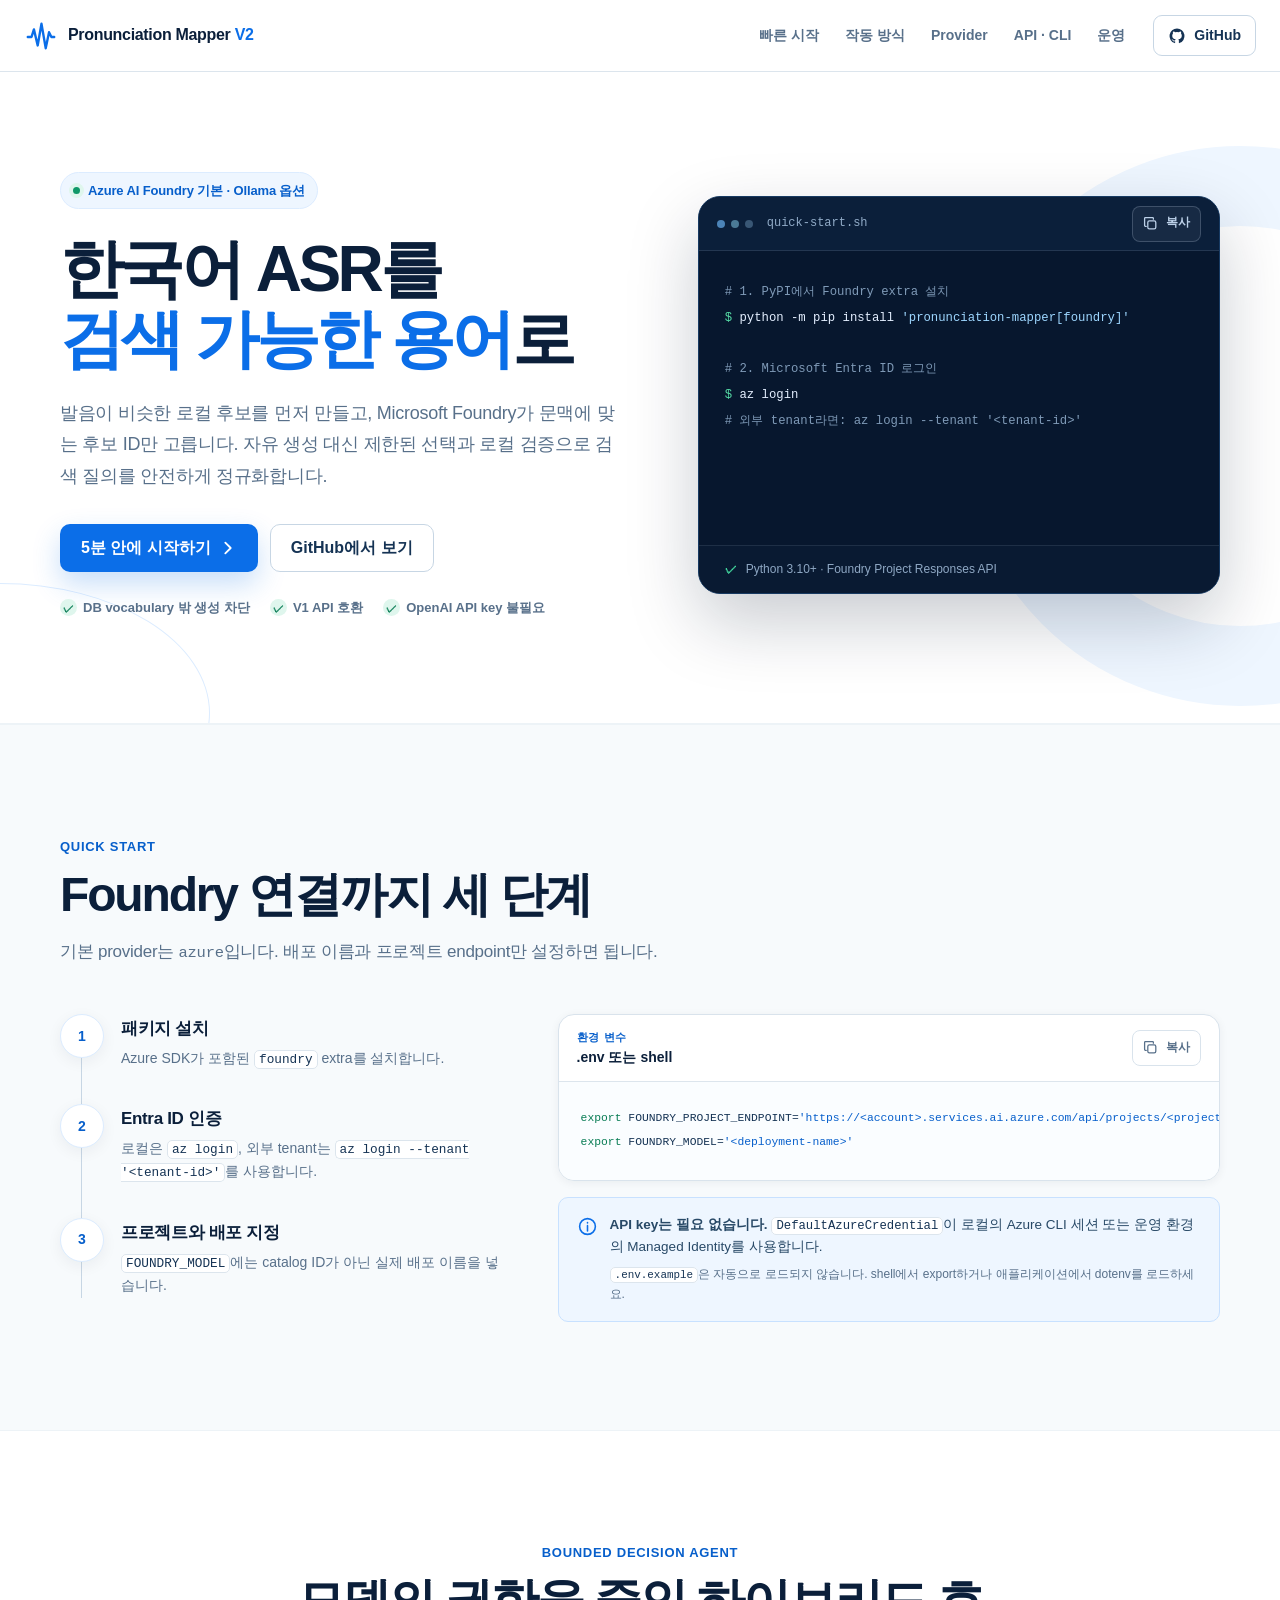
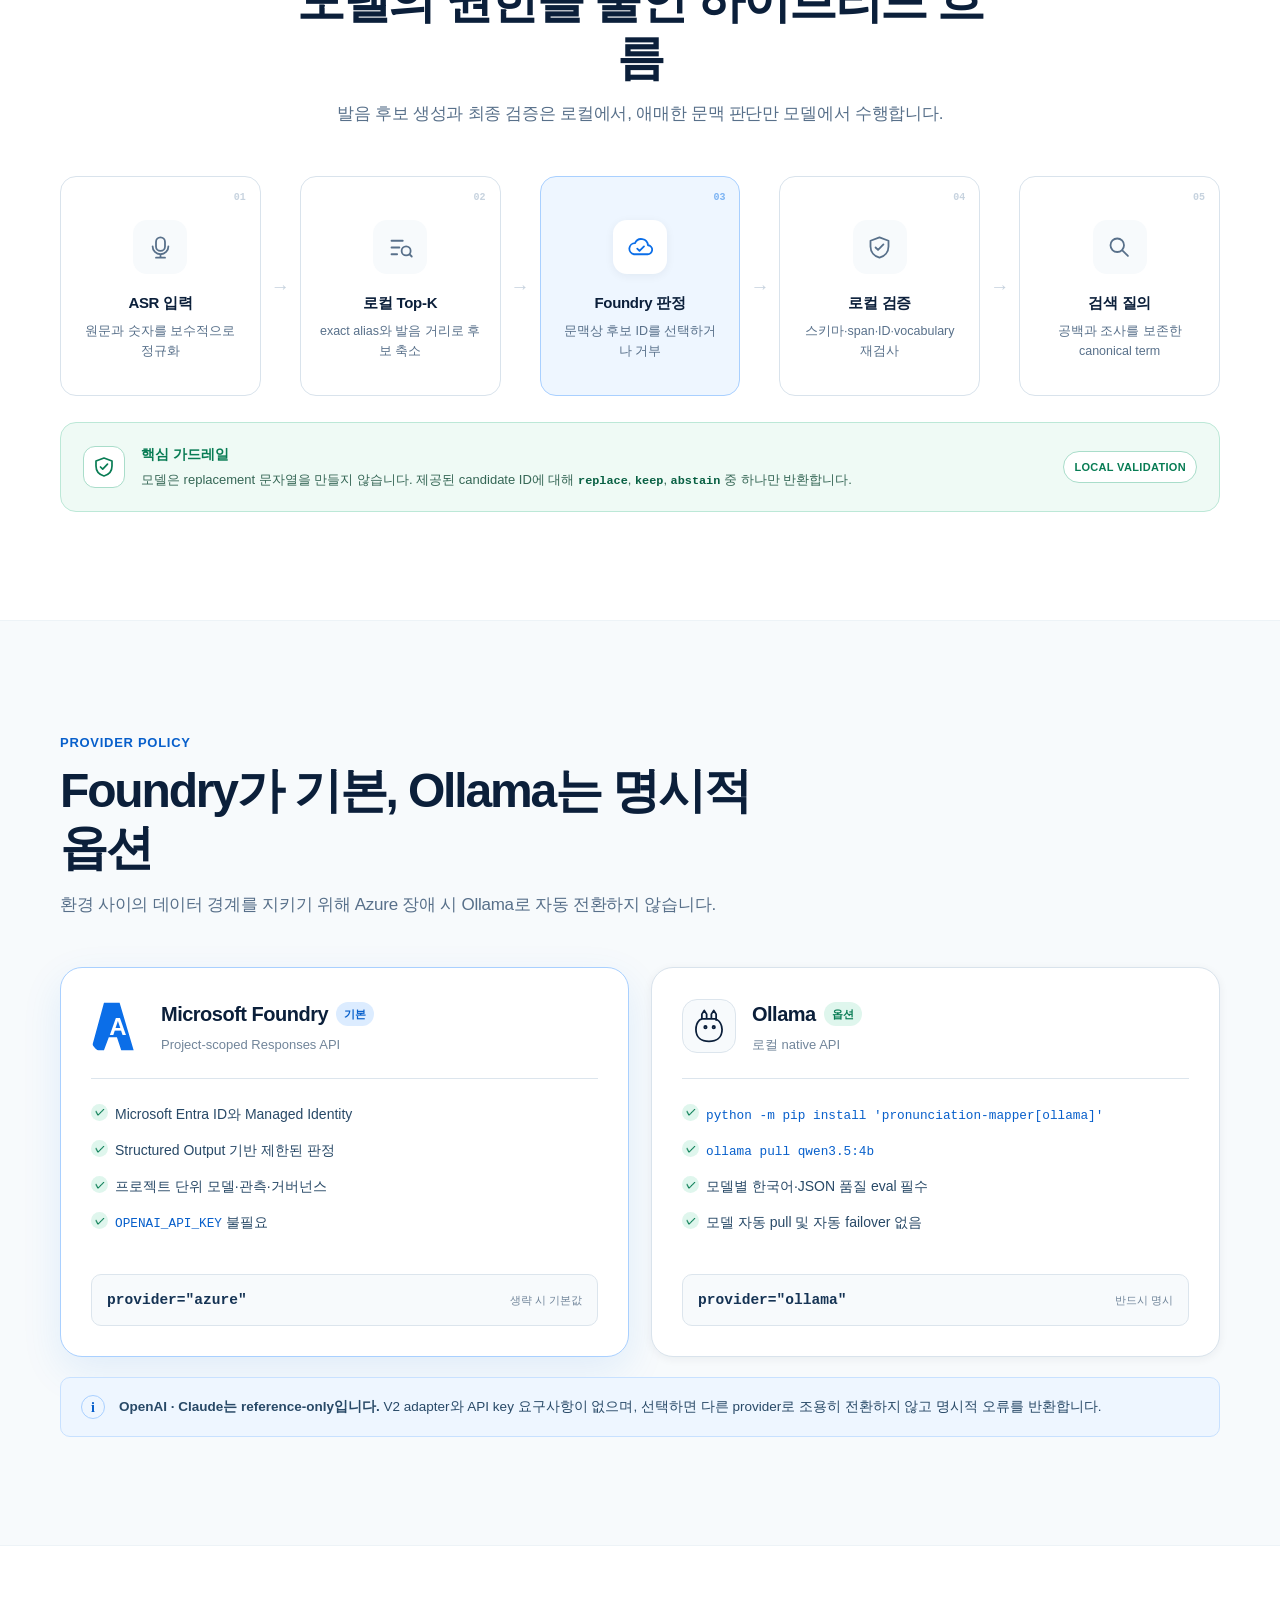
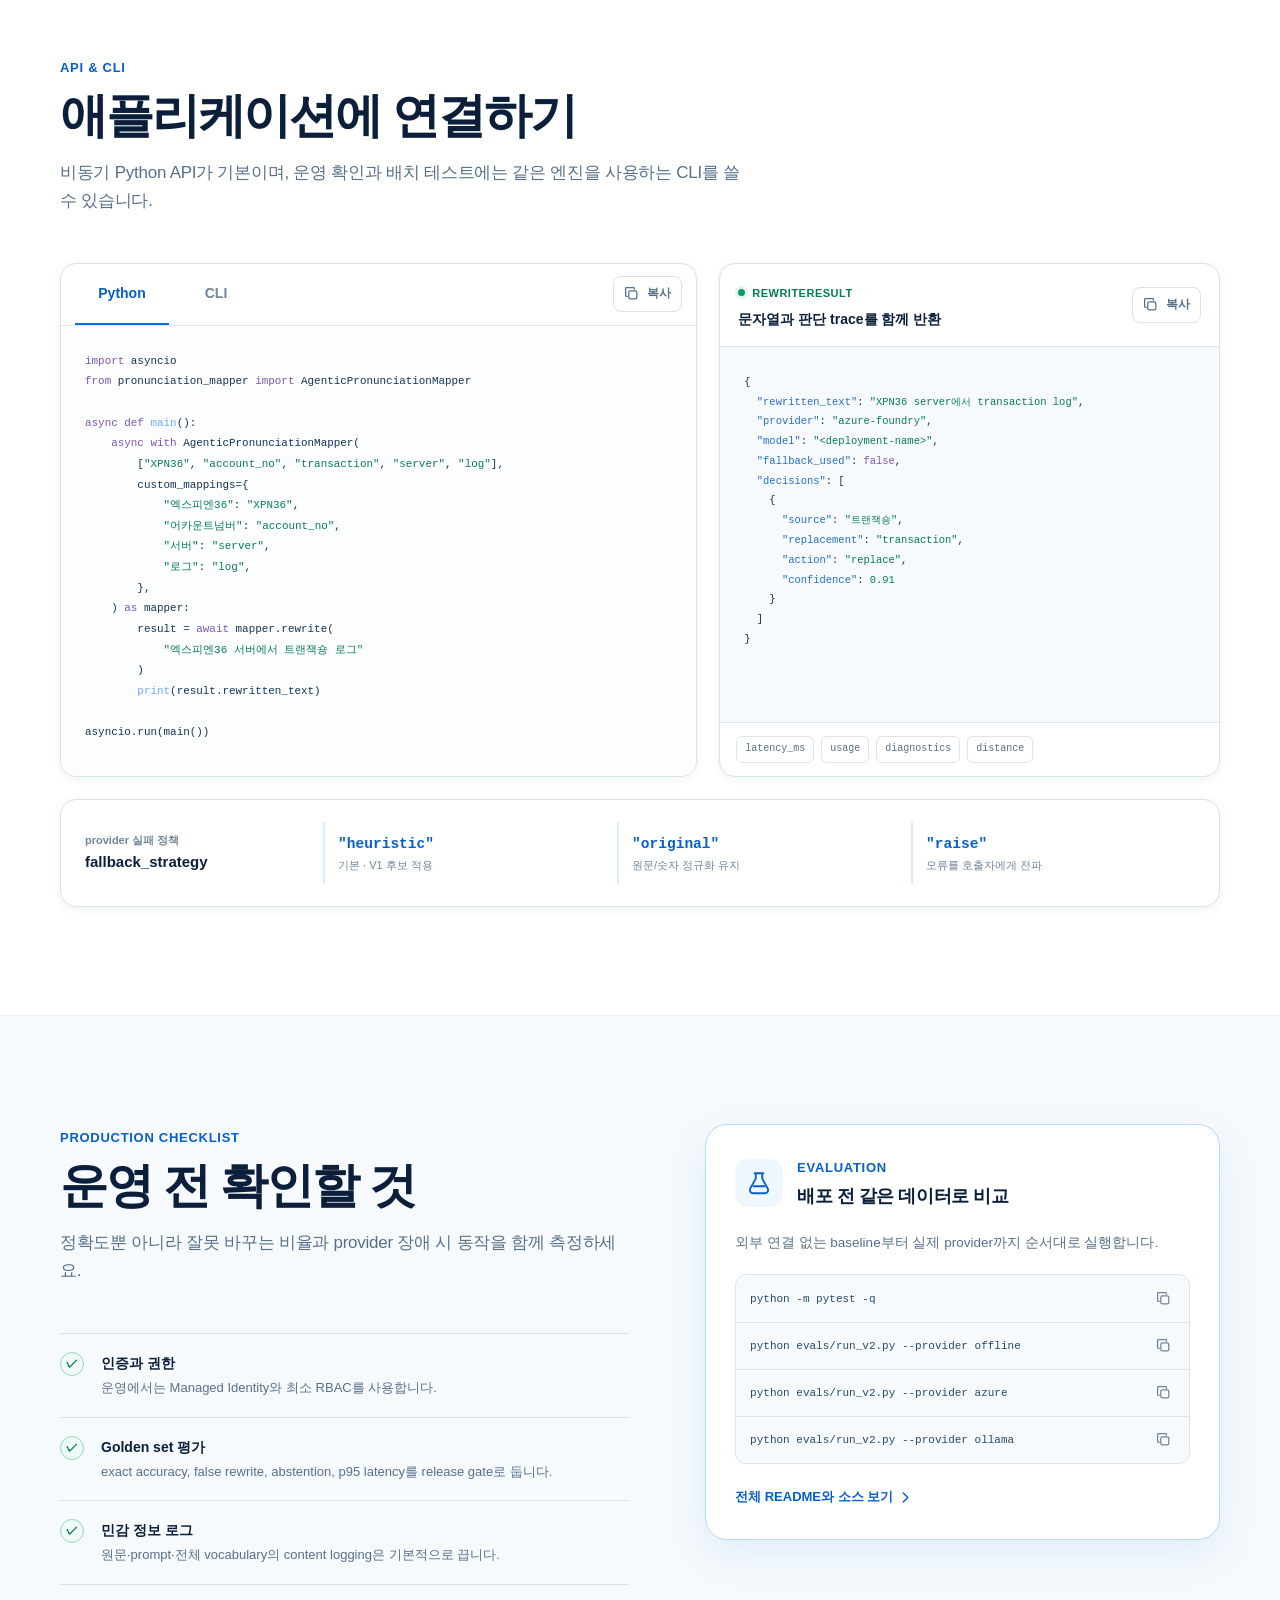
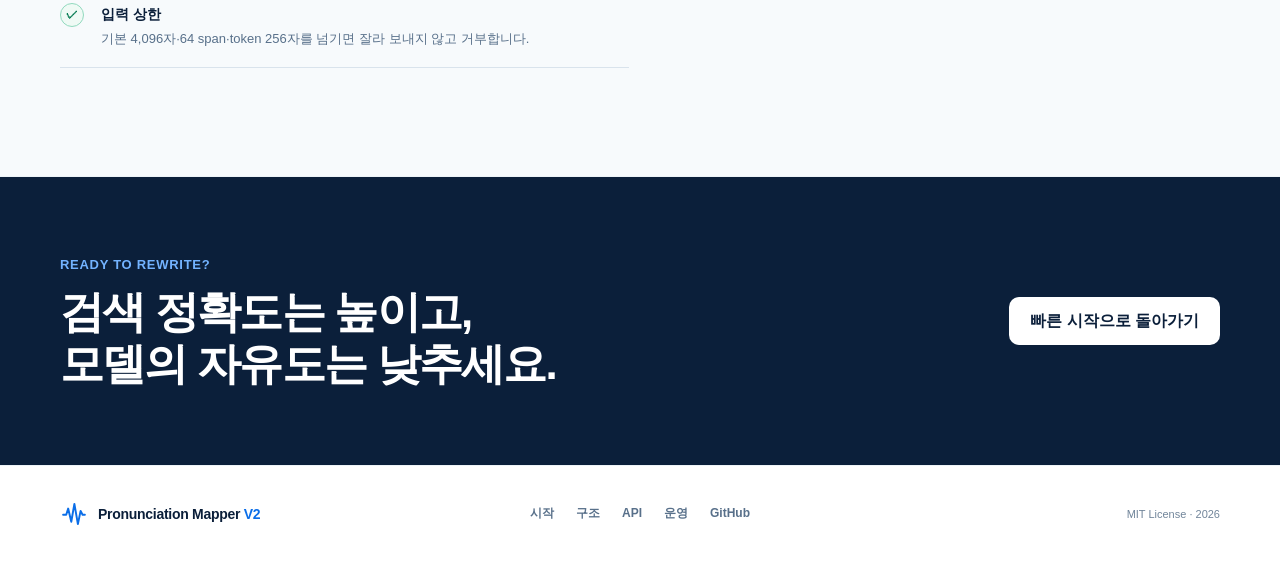
==== commit 2025323f: "docs: record PyPI v2.0.0 release" ====
--- a/docs/index.html
+++ b/docs/index.html
@@ -85,10 +85,8 @@
               <span>복사</span>
             </button>
           </div>
-          <pre id="hero-install-code"><code><span class="code-comment"># 1. 저장소와 Foundry extra 설치</span>
-<span class="code-prompt">$</span> git clone https://github.com/hyeonsangjeon/pronunciation-mapper.git
-<span class="code-prompt">$</span> cd pronunciation-mapper
-<span class="code-prompt">$</span> pip install -e <span class="code-string">'.[foundry]'</span>
+          <pre id="hero-install-code"><code><span class="code-comment"># 1. PyPI에서 Foundry extra 설치</span>
+<span class="code-prompt">$</span> python -m pip install <span class="code-string">'pronunciation-mapper[foundry]'</span>
 
 <span class="code-comment"># 2. Microsoft Entra ID 로그인</span>
 <span class="code-prompt">$</span> az login
@@ -275,7 +273,7 @@
               </div>
             </div>
             <ul class="check-list">
-              <li><code>pip install -e '.[ollama]'</code></li>
+              <li><code>python -m pip install 'pronunciation-mapper[ollama]'</code></li>
               <li><code>ollama pull qwen3.5:4b</code></li>
               <li>모델별 한국어·JSON 품질 eval 필수</li>
               <li>모델 자동 pull 및 자동 failover 없음</li>
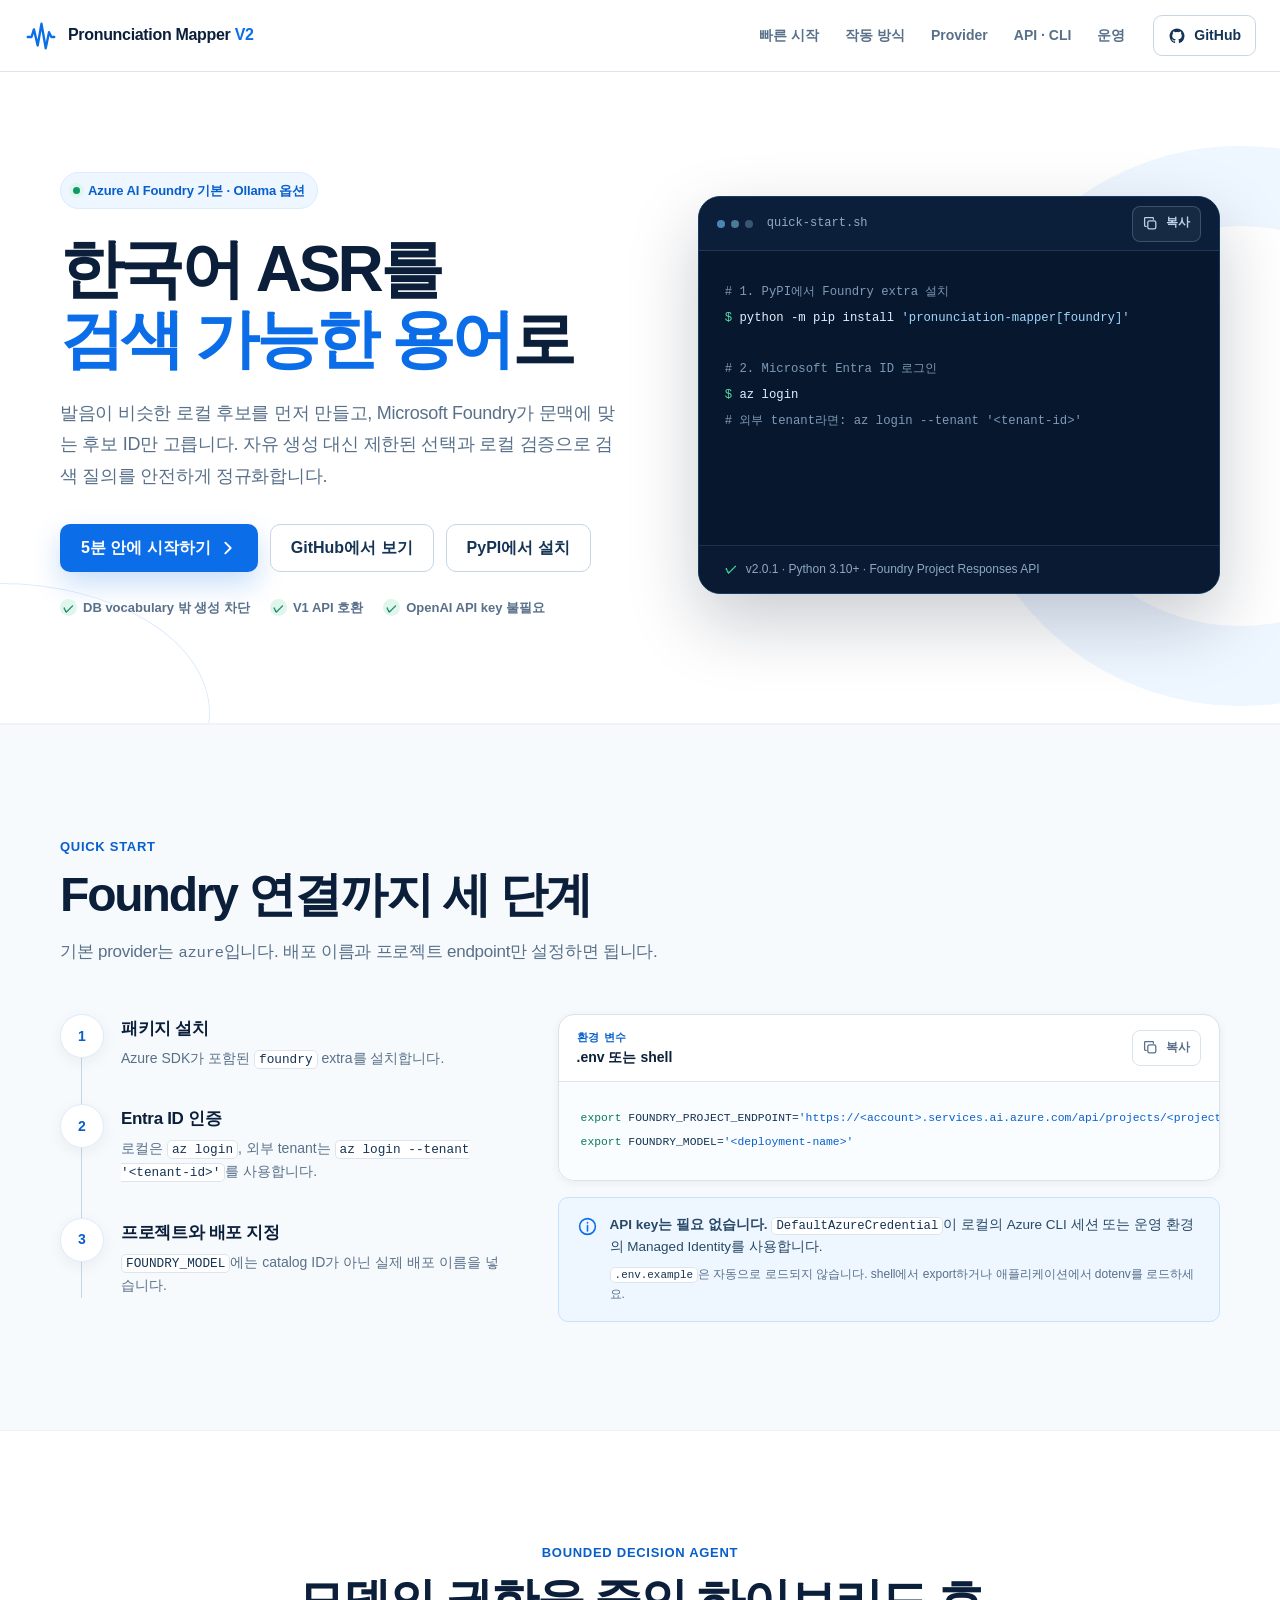
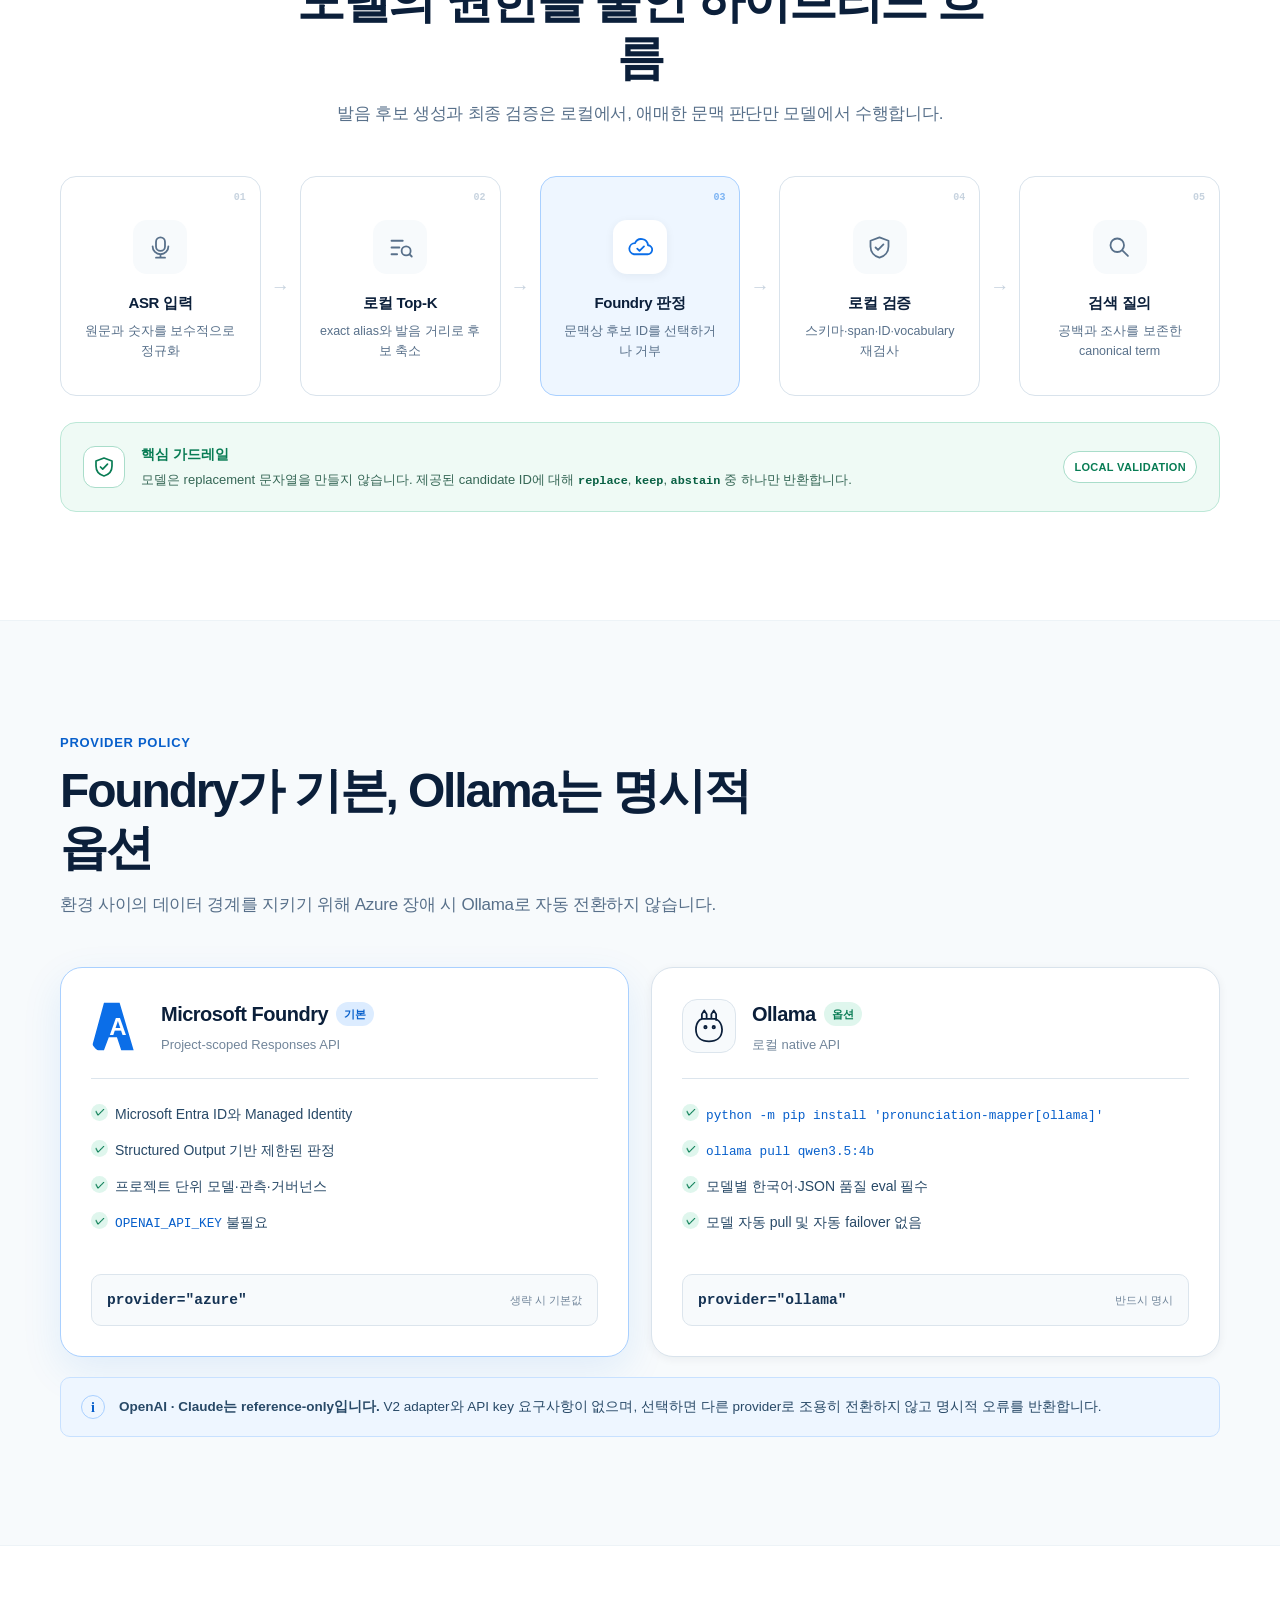
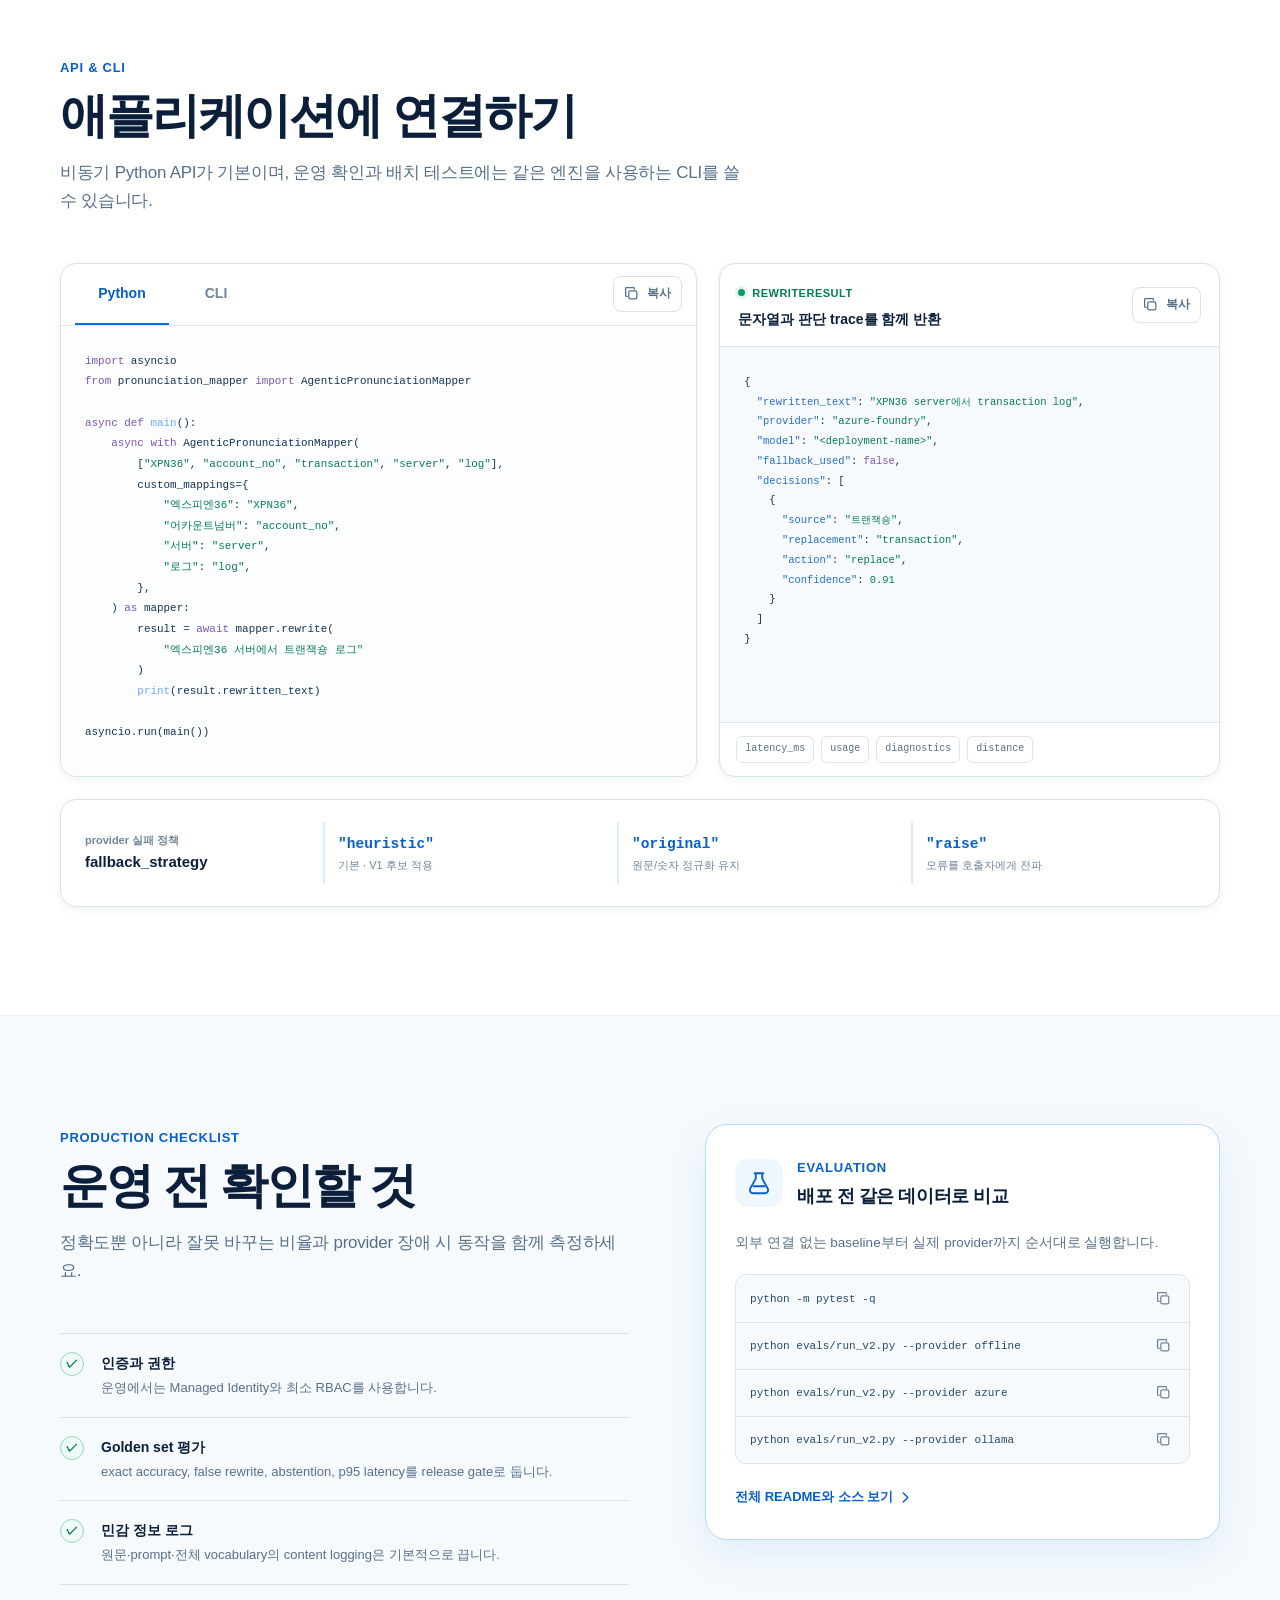
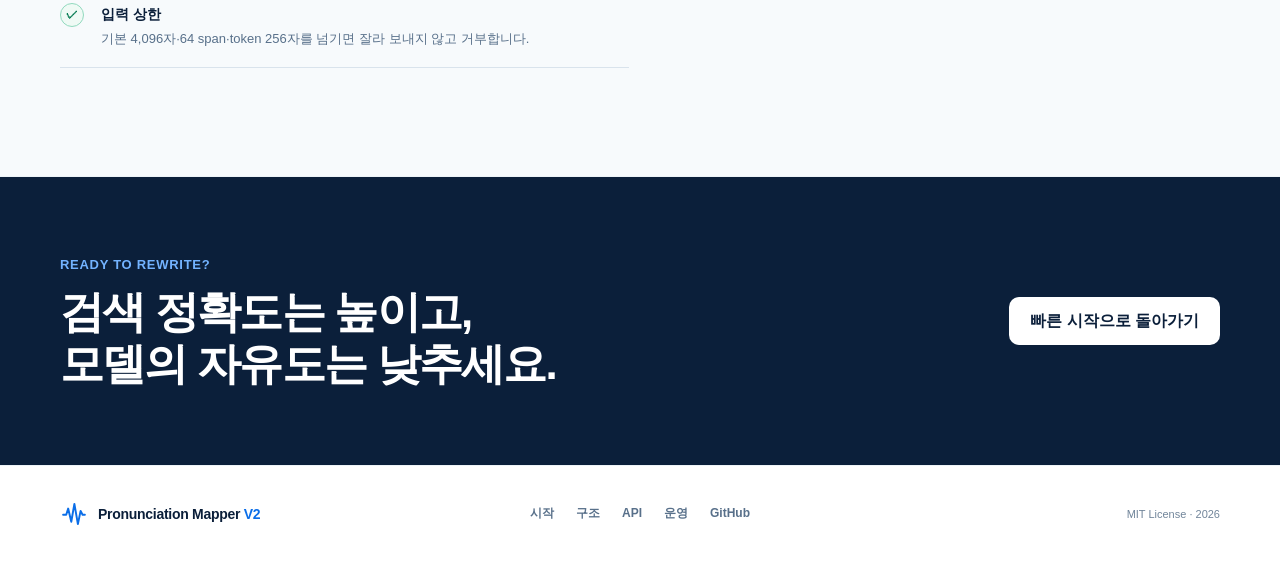
==== commit 1151be92: "release: prepare v2.0.1" ====
--- a/docs/index.html
+++ b/docs/index.html
@@ -8,7 +8,9 @@
   <meta property="og:title" content="Pronunciation Mapper V2 사용 가이드">
   <meta property="og:description" content="한국어 ASR 결과를 검색 가능한 DB 용어로 안전하게 정규화하세요.">
   <meta property="og:type" content="website">
+  <meta property="og:url" content="https://hyeonsangjeon.github.io/pronunciation-mapper/">
   <title>Pronunciation Mapper V2 — 사용 가이드</title>
+  <link rel="canonical" href="https://hyeonsangjeon.github.io/pronunciation-mapper/">
   <link rel="stylesheet" href="./styles.css?v=2">
   <script>document.documentElement.classList.add('js');</script>
   <script src="./script.js?v=2" defer></script>
@@ -68,6 +70,9 @@
             <a class="button button-secondary" href="https://github.com/hyeonsangjeon/pronunciation-mapper" target="_blank" rel="noreferrer">
               GitHub에서 보기
             </a>
+            <a class="button button-secondary" href="https://pypi.org/project/pronunciation-mapper/" target="_blank" rel="noreferrer">
+              PyPI에서 설치
+            </a>
           </div>
           <ul class="hero-facts" aria-label="핵심 특징">
             <li><span>✓</span> DB vocabulary 밖 생성 차단</li>
@@ -93,7 +98,7 @@
 <span class="code-comment"># 외부 tenant라면: az login --tenant '&lt;tenant-id&gt;'</span></code></pre>
           <div class="terminal-output">
             <span class="terminal-check">✓</span>
-            <span>Python 3.10+ · Foundry Project Responses API</span>
+            <span>v2.0.1 · Python 3.10+ · Foundry Project Responses API</span>
           </div>
         </div>
       </div>
